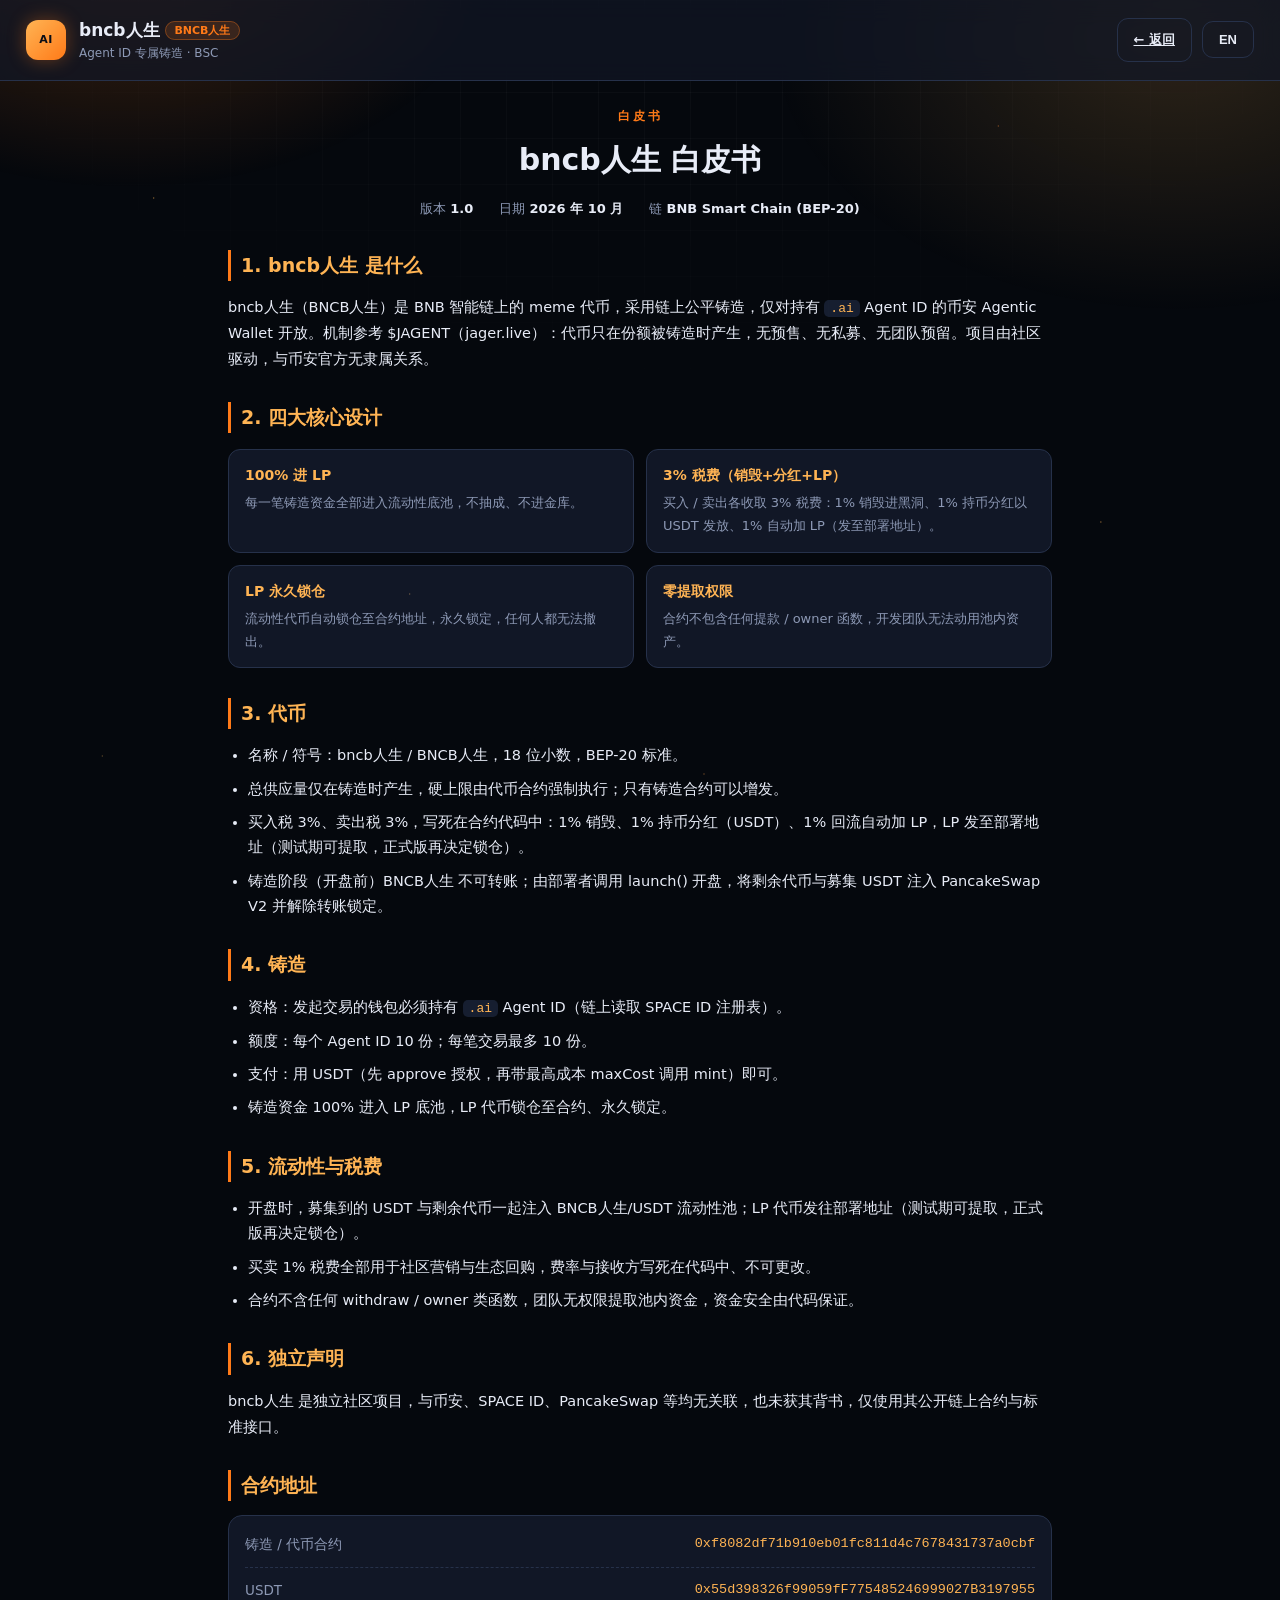
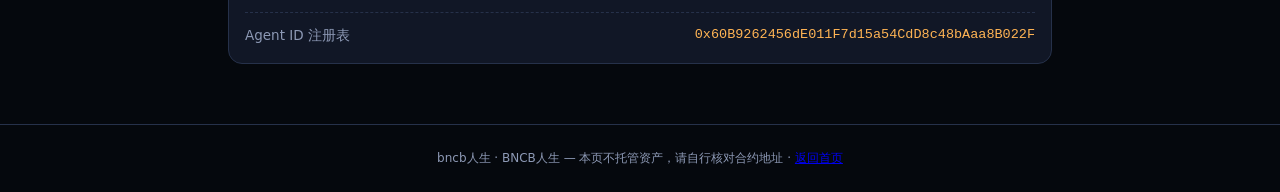
==== whitepaper.html @ ead25677 "Add files via upload" ====
<!doctype html>
<html lang="zh-CN">
<head>
<meta charset="utf-8">
<meta name="viewport" content="width=device-width,initial-scale=1">
<title>bncb人生 · BNCB人生 白皮书</title>
<meta name="description" content="bncb人生 (BNCB人生) 白皮书：面向持有 .ai Agent ID 的币安 Agentic Wallet 的公平铸造，100% 进入 LP、LP 永久锁仓至合约、合约无提取权限。">
<link rel="stylesheet" href="style.css">
<style>
  .wp-wrap { max-width: 860px; margin: 0 auto; padding: 26px 18px 60px; }
  .wp-head { text-align: center; margin-bottom: 30px; }
  .wp-head .eyebrow { letter-spacing: 3px; color: var(--gold); font-size: 12px; font-weight: 700; }
  .wp-head h1 { font-size: 30px; margin: 8px 0 14px; }
  .wp-meta { display: flex; gap: 26px; justify-content: center; flex-wrap: wrap; color: var(--muted); font-size: 13px; }
  .wp-meta b { color: var(--text); }
  .paper h3 { margin: 30px 0 10px; font-size: 19px; color: var(--gold-2); border-left: 3px solid var(--gold); padding-left: 10px; }
  .paper p, .paper li { color: var(--text); line-height: 1.75; font-size: 14.5px; }
  .paper ul { padding-left: 20px; }
  .paper li { margin-bottom: 8px; }
  .paper code { background: var(--panel-2); padding: 1px 6px; border-radius: 5px; color: var(--gold-2); font-size: 13px; }
  .panel { background: var(--panel); border: 1px solid var(--line); border-radius: 14px; padding: 6px 16px; margin-top: 14px; }
  .panel .row { display: flex; justify-content: space-between; gap: 16px; padding: 11px 0; border-bottom: 1px dashed var(--line); font-size: 13.5px; }
  .panel .row:last-child { border-bottom: none; }
  .panel .row span:first-child { color: var(--muted); }
  .mono { font-family: ui-monospace, SFMono-Regular, Menlo, monospace; }
  .panel a { color: var(--gold-2); text-decoration: none; word-break: break-all; }
  .panel a:hover { text-decoration: underline; }
  .pillars { display: grid; grid-template-columns: repeat(2, 1fr); gap: 12px; margin: 16px 0; }
  .pillar { background: var(--panel); border: 1px solid var(--line); border-radius: 12px; padding: 14px 16px; }
  .pillar b { color: var(--gold-2); display: block; margin-bottom: 4px; }
  .pillar span { color: var(--muted); font-size: 13px; }
  @media (max-width: 600px) { .pillars { grid-template-columns: 1fr; } }
  body.lang-zh .en { display: none; }
  body.lang-en .zh { display: none; }
</style>
</head>
<body class="lang-zh">
<div class="glow"></div>

<header class="topbar">
  <div class="brand">
    <div class="logo">AI</div>
    <div>
      <h1>bncb人生 <span class="tag">BNCB人生</span></h1>
      <p>Agent ID 专属铸造 · BSC</p>
    </div>
  </div>
  <div class="topbar-actions">
    <a class="btn btn-ghost" href="index.html">← <span class="zh">返回</span><span class="en">Back</span></a>
    <button id="langBtn" class="btn btn-ghost">EN</button>
  </div>
</header>

<div class="wp-wrap">
  <div class="wp-head">
    <div class="eyebrow"><span class="zh">白皮书</span><span class="en">WHITEPAPER</span></div>
    <h1><span class="zh">bncb人生 白皮书</span><span class="en">bncb人生 Whitepaper</span></h1>
    <div class="wp-meta">
      <div><span class="zh">版本</span><span class="en">Version</span> <b>1.0</b></div>
      <div><span class="zh">日期</span><span class="en">Date</span> <b><span class="zh">2026 年 10 月</span><span class="en">October 2026</span></b></div>
      <div><span class="zh">链</span><span class="en">Chain</span> <b>BNB Smart Chain (BEP-20)</b></div>
    </div>
  </div>

  <div class="paper">
    <div class="zh">
      <h3>1. bncb人生 是什么</h3>
      <p>bncb人生（BNCB人生）是 BNB 智能链上的 meme 代币，采用链上公平铸造，仅对持有 <code>.ai</code> Agent ID 的币安 Agentic Wallet 开放。机制参考 $JAGENT（jager.live）：代币只在份额被铸造时产生，无预售、无私募、无团队预留。项目由社区驱动，与币安官方无隶属关系。</p>

      <h3>2. 四大核心设计</h3>
      <div class="pillars">
        <div class="pillar"><b>100% 进 LP</b><span>每一笔铸造资金全部进入流动性底池，不抽成、不进金库。</span></div>
        <div class="pillar"><b>3% 税费（销毁+分红+LP）</b><span>买入 / 卖出各收取 3% 税费：1% 销毁进黑洞、1% 持币分红以 USDT 发放、1% 自动加 LP（发至部署地址）。</span></div>
        <div class="pillar"><b>LP 永久锁仓</b><span>流动性代币自动锁仓至合约地址，永久锁定，任何人都无法撤出。</span></div>
        <div class="pillar"><b>零提取权限</b><span>合约不包含任何提款 / owner 函数，开发团队无法动用池内资产。</span></div>
      </div>

      <h3>3. 代币</h3>
      <ul>
        <li>名称 / 符号：bncb人生 / BNCB人生，18 位小数，BEP-20 标准。</li>
        <li>总供应量仅在铸造时产生，硬上限由代币合约强制执行；只有铸造合约可以增发。</li>
        <li>买入税 3%、卖出税 3%，写死在合约代码中：1% 销毁、1% 持币分红（USDT）、1% 回流自动加 LP，LP 发至部署地址（测试期可提取，正式版再决定锁仓）。</li>
        <li>铸造阶段（开盘前）BNCB人生 不可转账；由部署者调用 launch() 开盘，将剩余代币与募集 USDT 注入 PancakeSwap V2 并解除转账锁定。</li>
      </ul>

      <h3>4. 铸造</h3>
      <ul>
        <li>资格：发起交易的钱包必须持有 <code>.ai</code> Agent ID（链上读取 SPACE ID 注册表）。</li>
        <li>额度：每个 Agent ID 10 份；每笔交易最多 10 份。</li>
        <li>支付：用 USDT（先 approve 授权，再带最高成本 maxCost 调用 mint）即可。</li>
        <li>铸造资金 100% 进入 LP 底池，LP 代币锁仓至合约、永久锁定。</li>
      </ul>

      <h3>5. 流动性与税费</h3>
      <ul>
        <li>开盘时，募集到的 USDT 与剩余代币一起注入 BNCB人生/USDT 流动性池；LP 代币发往部署地址（测试期可提取，正式版再决定锁仓）。</li>
        <li>买卖 1% 税费全部用于社区营销与生态回购，费率与接收方写死在代码中、不可更改。</li>
        <li>合约不含任何 withdraw / owner 类函数，团队无权限提取池内资金，资金安全由代码保证。</li>
      </ul>

      <h3>6. 独立声明</h3>
      <p>bncb人生 是独立社区项目，与币安、SPACE ID、PancakeSwap 等均无关联，也未获其背书，仅使用其公开链上合约与标准接口。</p>
    </div>

    <div class="en">
      <h3>1. What bncb人生 is</h3>
      <p>bncb人生 (BNCB人生) is a meme token on BNB Smart Chain with a fair, on-chain mint reserved for Binance Agentic Wallets holding a <code>.ai</code> Agent ID. It follows the $JAGENT (jager.live) mint mechanism: supply only comes into existence when shares are minted — no presale, no private round, no team allocation. A community-driven project, independent of Binance.</p>

      <h3>2. Four Core Principles</h3>
      <div class="pillars">
        <div class="pillar"><b>100% to LP</b><span>Every mint goes entirely into the liquidity pool — no skim, no treasury cut.</span></div>
        <div class="pillar"><b>3% tax (burn + dividend + LP)</b><span>A 3% buy/sell tax: 1% burn, 1% USDT holder dividend, 1% auto-LP sent to the deployer address.</span></div>
        <div class="pillar"><b>LP locked forever</b><span>Liquidity tokens are auto-locked into the contract, permanently — nobody can remove them.</span></div>
        <div class="pillar"><b>Zero withdrawal power</b><span>The contract has no withdraw / owner functions; the team cannot touch pooled funds.</span></div>
      </div>

      <h3>3. Token</h3>
      <ul>
        <li>Name / symbol: bncb人生 / BNCB人生, 18 decimals, BEP-20.</li>
        <li>Supply is created only by minting; the hard cap is enforced by the token contract. Only the mint contract can issue tokens.</li>
        <li>Buy tax 3% and sell tax 3%, fixed in code: 1% burn, 1% USDT holder dividend, 1% auto-LP to the deployer address (withdrawable during testing).</li>
        <li>BNCB人生 cannot be transferred before the pool opens; the pool opens automatically and the transfer lock is lifted in the same transaction at the agreed mint milestone.</li>
      </ul>

      <h3>4. Minting</h3>
      <ul>
        <li>Eligibility: the sending wallet must hold a <code>.ai</code> Agent ID (read on-chain from the SPACE ID registry).</li>
        <li>Quota: 10 shares per Agent ID; max 10 shares per transaction.</li>
        <li>Pay with USDT (approve, then mint with a maximum cost maxCost).</li>
        <li>100% of every mint goes into the LP pool; LP tokens are locked into the contract forever.</li>
      </ul>

      <h3>5. Liquidity &amp; Tax</h3>
      <ul>
        <li>At launch, the raised USDT and remaining tokens are added to the BNCB人生/USDT pool; LP tokens go to the deployer address (withdrawable during testing).</li>
        <li>The 3% buy/sell tax (1% burn + 1% dividend + 1% LP) is fixed in code and cannot be changed; the LP recipient is the deployer address.</li>
        <li>The contract contains no withdraw / owner functions, so the team has no authority to extract pooled funds — safety is guaranteed by code.</li>
      </ul>

      <h3>6. Independence</h3>
      <p>bncb人生 is an independent community project. It is not affiliated with, endorsed by, or operated by Binance, SPACE ID, PancakeSwap, or any other party; it only uses their public on-chain contracts and standard interfaces.</p>
    </div>

    <h3><span class="zh">合约地址</span><span class="en">Contracts</span></h3>
    <div class="panel" id="addrBox">
      <div class="row"><span><span class="zh">铸造 / 代币合约</span><span class="en">Mint &amp; Token</span></span><span class="mono"><a href="https://bscscan.com/address/0xf8082df71b910eb01fc811d4c7678431737a0cbf" target="_blank" rel="noopener">0xf8082df71b910eb01fc811d4c7678431737a0cbf</a></span></div>
      <div class="row"><span>USDT</span><span class="mono"><a href="https://bscscan.com/address/0x55d398326f99059fF775485246999027B3197955" target="_blank" rel="noopener">0x55d398326f99059fF775485246999027B3197955</a></span></div>
      <div class="row"><span><span class="zh">Agent ID 注册表</span><span class="en">Agent ID registry</span></span><span class="mono"><a href="https://bscscan.com/address/0x60B9262456dE011F7d15a54CdD8c48bAaa8B022F" target="_blank" rel="noopener">0x60B9262456dE011F7d15a54CdD8c48bAaa8B022F</a></span></div>
    </div>
  </div>
</div>

<footer data-i18n="footer">bncb人生 · BNCB人生 — 本页不托管资产，请自行核对合约地址 · <a href="index.html">返回首页</a></footer>

<script>
(function () {
  var btn = document.getElementById("langBtn");
  function set(l) {
    document.body.className = "lang-" + l;
    document.documentElement.lang = l === "zh" ? "zh-CN" : "en";
    btn.textContent = l === "zh" ? "EN" : "中文";
    try { localStorage.setItem("agt-lang", l); } catch (e) {}
  }
  var q = new URLSearchParams(location.search).get("lang");
  var saved = q === "zh" || q === "en" ? q : (localStorage.getItem("agt-lang") || "zh");
  btn.onclick = function () { set(document.body.className === "lang-zh" ? "en" : "zh"); };
  set(saved);
})();
</script>
</body>
</html>
---- style.css ----
:root {
  --bg: #05080d;
  --panel: #111726;
  --panel-2: #161e30;
  --line: #26314a;
  --text: #e8ecf7;
  --muted: #8d99b5;
  /* 主题色：币安金 */
  --gold: #ff7a18;
  --gold-2: #ffb454;
  --violet: var(--gold); /* 旧变量名别名，保持兼容 */
  --cyan: var(--gold-2);
  --ok: #21c07a;
  --danger: #ff6b6b;
}

* { box-sizing: border-box; }

body {
  margin: 0;
  background: var(--bg);
  color: var(--text);
  font: 14px/1.65 "Bricolage Grotesque", "PingFang SC", "Microsoft YaHei", -apple-system, system-ui, sans-serif;
}

.glow {
  position: fixed; inset: 0; pointer-events: none; z-index: 0;
  background:
    radial-gradient(620px 420px at 10% -8%, rgba(255,122,24,.26), transparent 62%),
    radial-gradient(680px 460px at 92% 4%, rgba(255,180,84,.16), transparent 60%);
}

.topbar, .hero, main, footer { position: relative; z-index: 1; }

.topbar {
  display: flex; align-items: center; justify-content: space-between;
  padding: 16px 26px; border-bottom: 1px solid var(--line);
  background: rgba(17,23,38,.72); backdrop-filter: blur(12px);
}

.brand { display: flex; align-items: center; gap: 13px; }
.topbar-actions { display: flex; align-items: center; gap: 10px; }

.logo {
  width: 40px; height: 40px; border-radius: 12px; display: grid; place-items: center;
  font-weight: 800; color: #0a0d16;
  background: linear-gradient(135deg, var(--cyan), var(--violet));
}

.topbar h1 { margin: 0; font-size: 17px; font-weight: 700; }
.topbar p { margin: 0; font-size: 12px; color: var(--muted); }

.tag {
  font-size: 11px; padding: 2px 8px; border-radius: 20px; vertical-align: middle;
  background: rgba(255,122,24,.15); color: var(--gold); border: 1px solid rgba(255,122,24,.35);
}

.hero { text-align: center; padding: 54px 24px 26px; }
.hero h2 { margin: 0 0 16px; font-size: 44px; font-weight: 800; letter-spacing: .5px; }
.hero em {
  font-style: normal;
  background: linear-gradient(135deg, var(--cyan), var(--violet));
  -webkit-background-clip: text; background-clip: text; color: transparent;
}
.hero p { margin: 0; color: var(--muted); font-size: 14px; }
.hero b { color: var(--text); }

main { max-width: 1120px; margin: 0 auto; padding: 10px 24px 60px; }

/* Mint 进度卡片 */
.prog-head { display: flex; align-items: center; justify-content: space-between; gap: 12px; margin-bottom: 12px; }
.prog-head h3 { margin: 0 !important; }
.prog .status {
  font-size: 11.5px; padding: 3px 10px; border-radius: 20px; white-space: nowrap;
  background: rgba(255,122,24,.12); color: var(--gold); border: 1px solid rgba(255,122,24,.35);
}
.prog .status.live { background: rgba(33,192,122,.12); color: var(--ok); border-color: rgba(33,192,122,.4); }
.prog .status.launched { background: rgba(33,192,122,.12); color: var(--ok); border-color: rgba(33,192,122,.4); }
.prog .status.ended { background: rgba(255,107,107,.12); color: var(--danger); border-color: rgba(255,107,107,.4); }

.bar { height: 10px; border-radius: 20px; background: #0b101c; border: 1px solid var(--line); overflow: hidden; }
.bar i {
  display: block; height: 100%; width: 0;
  background: linear-gradient(90deg, var(--gold), var(--gold-2));
  border-radius: 20px; transition: width .5s ease;
}
.prog-line { display: flex; align-items: baseline; justify-content: space-between; margin-top: 8px; font-size: 12px; color: var(--muted); }
.prog-line b { font-size: 18px; color: var(--gold); font-weight: 800; }

.prog-stats { list-style: none; display: grid; grid-template-columns: repeat(4, 1fr); gap: 10px; margin: 14px 0 0; padding: 0; }
@media (max-width: 700px) { .prog-stats { grid-template-columns: repeat(2, 1fr); } }
.prog-stats li { background: #0b101c; border: 1px solid var(--line); border-radius: 10px; padding: 9px 11px; }
.prog-stats span { display: block; font-size: 11px; color: var(--muted); margin-bottom: 3px; }
.prog-stats b { font-size: 13px; color: var(--text); word-break: break-all; }

/* AI 钱包入口卡片 */
.card-ai { border-color: rgba(255,122,24,.35); background: linear-gradient(180deg, rgba(255,122,24,.07), transparent 60%); }
.card-ai h3 { color: var(--gold); }
.card-ai code { background: #0b101c; border: 1px solid var(--line); border-radius: 5px; padding: 1px 5px; font-size: 11.5px; }

/* 铸造结果 / 错误提示 */
#wtx .err { color: var(--danger) !important; font-weight: 600; }
#wtx a { color: var(--gold); }

.hidden { display: none !important; }
.btn-lg { width: 100%; padding: 12px 16px; font-size: 15px; font-weight: 700; letter-spacing: .2px; }
.btn-xs { padding: 3px 8px; font-size: 11px; margin-left: 6px; }

/* 代理钱包弹层（对齐 jager 的 Agent Wallet） */
.aw-head { display: flex; align-items: center; gap: 10px; margin-bottom: 6px; }
.aw-head h3 { flex: 1; text-align: left; margin: 0 !important; }
.aw-badge {
  font-size: 11px; padding: 3px 10px; border-radius: 999px;
  border: 1px solid var(--gold); color: var(--gold); white-space: nowrap;
}
.aw-x { background: none; border: none; color: var(--muted); font-size: 18px; cursor: pointer; padding: 2px 6px; }
.aw-qrwrap {
  margin: 12px 0; padding: 16px 12px; text-align: center;
  border: 1px solid var(--line); border-radius: 12px;
  background: rgba(255, 255, 255, .02);
}
.aw-pair-label { font-size: 10.5px; letter-spacing: .14em; text-transform: uppercase; color: var(--muted); margin-top: 10px; }
.aw-pair { font-size: 24px; font-weight: 800; letter-spacing: .18em; color: var(--gold); font-family: ui-monospace, monospace; }
.aw-link { display: block; color: var(--gold); text-decoration: underline; font-size: 13px; margin: 10px 0 4px; }
.aw-wait { font-size: 12px; color: var(--muted); min-height: 16px; }
.aw-center { text-align: center; }
.aw-cancel {
  width: 100%; margin-top: 10px; padding: 9px; background: none;
  border: none; border-top: 1px solid var(--line); color: var(--text);
  font-size: 13px; cursor: pointer;
}
.aw-regular {
  width: 100%; padding: 9px; background: none; border: none;
  color: var(--gold); text-decoration: underline; font-size: 13px; cursor: pointer;
}
.aw-badge.ok { color: #35c07f; border-color: #35c07f; }

/* 环境诊断 / 状态栏 */
#connMsg {
  padding: 10px 12px; border: 1px solid var(--line); border-radius: 10px;
  background: rgba(255, 255, 255, .02); line-height: 1.7;
}
#connMsg:empty { display: none; }
#connMsg a { color: var(--gold); text-decoration: underline; }
.diag {
  margin: 8px 0; padding: 10px 12px; font-size: 11.5px; line-height: 1.6;
  white-space: pre-wrap; word-break: break-all;
  background: rgba(0, 0, 0, .35); border: 1px solid var(--line); border-radius: 8px;
  color: var(--muted); font-family: ui-monospace, monospace; max-height: 260px; overflow: auto;
}

/* WalletConnect 扫码弹层 */
.modal {
  position: fixed; inset: 0; z-index: 999;
  background: rgba(5, 8, 14, .82); backdrop-filter: blur(3px);
  display: flex; align-items: center; justify-content: center; padding: 20px;
}
.modal.hidden { display: none; }
.modal-box {
  width: 100%; max-width: 340px; padding: 22px;
  background: var(--card); border: 1px solid var(--line); border-radius: 16px; text-align: center;
}
.modal-box h3 { margin: 0 0 14px !important; }
.qr { width: 240px; height: 240px; margin: 0 auto 12px; padding: 10px; background: #fff; border-radius: 12px; }
.qr svg { display: block; }
.modal-box .hint { font-size: 11.5px; }

.grid { display: grid; grid-template-columns: 1fr 1fr; gap: 16px; }
@media (max-width: 900px) { .grid { grid-template-columns: 1fr; } }

.card {
  background: linear-gradient(180deg, var(--panel), var(--panel-2));
  border: 1px solid var(--line); border-radius: 16px; padding: 20px; margin-bottom: 16px;
}
.card h3 {
  margin: 0 0 16px; font-size: 14px; font-weight: 700; letter-spacing: .5px;
  color: var(--cyan); display: flex; align-items: center; justify-content: space-between;
}
.card-accent { border-color: rgba(255,122,24,.4); }
.card-accent h3 { color: var(--violet); }
.card-warn h3 { color: var(--gold); }

.field { margin-bottom: 12px; }
.field label { display: block; font-size: 12px; color: var(--muted); margin-bottom: 6px; }
.field-row { display: flex; gap: 12px; }
.field-row .field { flex: 1; }

/* 铸造份数：点选按钮组 */
.count-seg { display: flex; flex-wrap: wrap; gap: 8px; }
.count-seg button {
  min-width: 40px; padding: 9px 12px; cursor: pointer; font: inherit; font-weight: 600;
  border: 1px solid #2a3142; background: #0e1422; color: #cdd6e6; border-radius: 10px; transition: .15s;
}
.count-seg button:hover { border-color: #ff9a40; }
.count-seg button.active { background: #ff9a40; color: #1a1407; border-color: #ff9a40; }

/* 合约安全检测 */
.sec-head { display: flex; align-items: center; justify-content: space-between; gap: 12px; margin-bottom: 14px; }
.sec-head h3 { margin: 0; }
.sec-top { display: flex; gap: 22px; align-items: center; flex-wrap: wrap; }
.sec-score { display: flex; flex-direction: column; align-items: center; gap: 6px; min-width: 120px; }
.sec-ring {
  width: 96px; height: 96px; border-radius: 50%;
  background: conic-gradient(#ff9a40 0 40%, #2a3142 40% 100%);
  display: flex; align-items: center; justify-content: center;
}
.sec-ring b {
  width: 74px; height: 74px; border-radius: 50%; background: #0e1422;
  display: flex; align-items: center; justify-content: center;
  font-size: 28px; color: #ff9a40;
}
.sec-score span { font-weight: 600; color: #cdd6e6; }
.sec-score small { color: #8b96ab; }
.sec-rows { flex: 1; min-width: 240px; display: flex; flex-direction: column; gap: 8px; }
.sec-rows > div {
  display: flex; justify-content: space-between; gap: 12px;
  padding: 9px 12px; background: #0e1422; border: 1px solid #1c2333; border-radius: 10px;
}
.sec-rows span { color: #8b96ab; white-space: nowrap; }
.sec-rows b { color: #e8edf7; text-align: right; font-weight: 600; }
.sec-rows a { color: #ff9a40; }
.sec-sub { margin: 16px 0 8px; font-size: 15px; color: #ff9a40; }
.sec-summary { margin: 0; color: #cdd6e6; line-height: 1.7; }
.sec-tax { margin: 0; padding-left: 18px; color: #cdd6e6; line-height: 1.9; }

input, select, textarea {
  width: 100%; padding: 11px 13px; border-radius: 11px;
  background: #0b101c; border: 1px solid var(--line); color: var(--text);
  font-size: 13px; outline: none; transition: border-color .15s;
}
input:focus, select:focus, textarea:focus { border-color: var(--violet); }
textarea { resize: vertical; font-family: ui-monospace, Consolas, monospace; font-size: 12px; line-height: 1.7; }

.hint { display: block; margin-top: 6px; font-size: 11px; color: var(--muted); }

.adv { margin: 6px 0 14px; border: 1px dashed var(--line); border-radius: 10px; padding: 10px 12px; }
.adv summary { cursor: pointer; font-size: 12px; color: var(--muted); }
.adv .field:last-child { margin-bottom: 0; }

.btn {
  padding: 10px 16px; border-radius: 11px; border: 1px solid var(--line);
  background: #1b2338; color: var(--text); cursor: pointer; font-size: 13px; font-weight: 600;
  transition: filter .15s, transform .1s;
}
.btn:hover { filter: brightness(1.15); }
.btn:active { transform: translateY(1px); }
.btn-primary {
  background: linear-gradient(135deg, var(--violet), var(--cyan));
  color: #080b14; border-color: transparent;
}
.btn-ghost { background: transparent; }
.btn-mini { padding: 4px 10px; font-size: 11px; font-weight: 500; }
.btn-row { display: flex; gap: 10px; }
.btn-row .btn { flex: 1; }

.elig { margin-top: 14px; display: none; }
.elig.show { display: block; }
.elig .row {
  display: flex; align-items: center; gap: 10px; padding: 9px 12px; margin-bottom: 8px;
  border: 1px solid var(--line); border-radius: 10px; background: #0b101c; font-size: 13px;
}
.elig .row i { font-style: normal; font-size: 14px; width: 18px; text-align: center; }
.elig .row.ok { border-color: rgba(33,192,122,.4); }
.elig .row.ok i { color: var(--ok); }
.elig .row.bad { border-color: rgba(255,107,107,.45); }
.elig .row.bad i { color: var(--danger); }
.elig .row span { color: var(--muted); margin-left: auto; font-size: 12px; }

.steps { display: grid; grid-template-columns: repeat(3, 1fr); gap: 14px; }
@media (max-width: 860px) { .steps { grid-template-columns: 1fr; } }
.step {
  background: #0b101c; border: 1px solid var(--line); border-radius: 14px; padding: 18px;
}
.step .num {
  font-size: 26px; font-weight: 800; line-height: 1;
  background: linear-gradient(135deg, var(--cyan), var(--violet));
  -webkit-background-clip: text; background-clip: text; color: transparent;
}
.step h4 { margin: 10px 0 8px; font-size: 14px; }
.step p { margin: 0 0 6px; font-size: 12.5px; color: var(--muted); }
.step ul { margin: 6px 0 0; padding-left: 18px; font-size: 12.5px; color: var(--muted); }
.step .path {
  margin-top: 10px; font-size: 12px; color: var(--cyan);
  background: rgba(255,122,24,.08); border: 1px solid rgba(255,122,24,.3);
  border-radius: 8px; padding: 7px 10px;
}
.step .price { color: var(--gold); font-weight: 600; }

/* 邀请链接条 */
.invite {
  display: flex; align-items: center; gap: 12px; flex-wrap: wrap;
  background: #0b101c; border: 1px solid rgba(255,122,24,.35); border-radius: 12px;
  padding: 13px 15px; margin-bottom: 16px;
}
.invite-txt { flex: 1; min-width: 220px; }
.invite-txt b { display: block; font-size: 13px; }
.invite-txt span { font-size: 12px; color: var(--cyan); word-break: break-all; }
.invite .btn { flex: none; text-decoration: none; }

/* 四列步骤 */
.steps-4 { grid-template-columns: repeat(4, 1fr); }
@media (max-width: 1000px) { .steps-4 { grid-template-columns: repeat(2, 1fr); } }
@media (max-width: 620px) { .steps-4 { grid-template-columns: 1fr; } }

/* 社区入口 */
.promo { display: grid; grid-template-columns: repeat(4, 1fr); gap: 12px; }
@media (max-width: 900px) { .promo { grid-template-columns: repeat(2, 1fr); } }
@media (max-width: 520px) { .promo { grid-template-columns: 1fr; } }

.promo a {
  display: flex; align-items: center; gap: 11px; text-decoration: none; color: var(--text);
  background: #0b101c; border: 1px solid var(--line); border-radius: 13px; padding: 14px;
  transition: border-color .15s, transform .1s;
}
.promo a:hover { border-color: var(--violet); }
.promo a:active { transform: translateY(1px); }
.promo b { display: block; font-size: 13px; }
.promo span { display: block; font-size: 11.5px; color: var(--muted); }

.ic {
  flex: none; width: 34px; height: 34px; border-radius: 10px; display: grid; place-items: center;
  font-style: normal; font-size: 12px; font-weight: 800; color: #0a0d16;
}
.ic-ai { background: linear-gradient(135deg, var(--cyan), var(--violet)); }
.ic-tg { background: linear-gradient(135deg, #2aabee, #229ed9); }
.ic-x { background: linear-gradient(135deg, #f2f4f8, #9aa6b8); }
.ic-db { background: linear-gradient(135deg, #ffb347, #ff7a45); }

.notes { margin: 0; padding-left: 18px; font-size: 12.5px; color: var(--muted); }
.notes li { margin-bottom: 6px; }
.notes b { color: var(--text); }

footer { text-align: center; padding: 24px; font-size: 12px; color: var(--muted); border-top: 1px solid var(--line); }

#toast {
  position: fixed; left: 50%; bottom: 26px; transform: translate(-50%, 18px);
  background: #1b2338; border: 1px solid var(--line); border-radius: 12px;
  padding: 11px 18px; font-size: 13px; opacity: 0; pointer-events: none;
  transition: opacity .2s, transform .2s; z-index: 99; max-width: 84vw;
}
#toast.show { opacity: 1; transform: translate(-50%, 0); }
#toast.err { border-color: var(--danger); }
#toast.ok { border-color: var(--ok); }

/* 顶部滚动信息条 */
.ticker {
  position: relative;
  overflow: hidden;
  white-space: nowrap;
  background: linear-gradient(90deg, #120c06, #241405 50%, #120c06);
  border-bottom: 1px solid rgba(255,122,24,.45);
  box-shadow: 0 2px 16px rgba(255,122,24,.16);
}
/* 左右两侧渐隐遮罩，滚动更顺滑 */
.ticker::before, .ticker::after {
  content: ""; position: absolute; top: 0; bottom: 0; width: 56px; z-index: 2; pointer-events: none;
}
.ticker::before { left: 0; background: linear-gradient(90deg, #160d05, rgba(22, 13, 5, 0)); }
.ticker::after { right: 0; background: linear-gradient(270deg, #160d05, rgba(22, 13, 5, 0)); }

.ticker-track {
  display: inline-flex;
  width: max-content;
  animation: ticker-scroll 28s linear infinite;
}
.ticker-track:hover { animation-play-state: paused; }
.ticker-track span {
  display: inline-block;
  padding: 9px 0;
  font-size: 13.5px;
  font-weight: 600;
  letter-spacing: 0.4px;
  color: var(--gold-2);
  text-shadow: 0 0 10px rgba(255,122,24,.28);
}
.ticker-track span::before {
  content: "◆"; color: var(--gold); font-size: 9px; vertical-align: middle;
  margin: 0 18px;
}
@keyframes ticker-scroll {
  from { transform: translateX(0); }
  to { transform: translateX(-50%); }
}
@media (max-width: 560px) {
  .ticker-track span { font-size: 12px; }
  .ticker::before, .ticker::after { width: 36px; }
}

/* ===== 视觉增强：网格背景 / Hero 徽标 / 卡片悬浮 / 发光 ===== */

/* 顶部网格纹理（渐隐） */
body::before {
  content: ""; position: fixed; inset: 0; z-index: 0; pointer-events: none;
  background-image:
    linear-gradient(rgba(255,255,255,.035) 1px, transparent 1px),
    linear-gradient(90deg, rgba(255,255,255,.035) 1px, transparent 1px);
  background-size: 46px 46px;
  -webkit-mask-image: radial-gradient(ellipse 80% 60% at 50% 0%, #000 0%, transparent 75%);
          mask-image: radial-gradient(ellipse 80% 60% at 50% 0%, #000 0%, transparent 75%);
}

/* 顶部 Logo 容纳 BNCB */
.logo {
  font-size: 11px; letter-spacing: .4px; white-space: nowrap;
  box-shadow: 0 0 18px rgba(255,122,24,.35);
}
/* 符号较长时缩小字号，避免撑出圆形徽标 */
.logo.logo-sm, .hero-badge-text.logo-sm { font-size: 9px; letter-spacing: 0; }

/* Hero 视觉徽标 */
.hero-badge { position: relative; width: 96px; height: 96px; margin: 0 auto 22px; animation: orb-float 5s ease-in-out infinite; }
.hero-orb {
  position: absolute; inset: 0; border-radius: 50%;
  background: radial-gradient(circle at 32% 28%, #ffd79a, #ff7a18 46%, #b8430a 100%);
  box-shadow: 0 0 0 7px rgba(255,122,24,.12), 0 0 46px rgba(255,122,24,.5);
  animation: orb-pulse 3.4s ease-in-out infinite;
}
.hero-orb::before {
  content: ""; position: absolute; inset: -9px; border-radius: 50%;
  border: 1px solid rgba(255,180,84,.4);
  animation: orb-spin 11s linear infinite;
}
.hero-badge-text {
  position: absolute; inset: 0; display: grid; place-items: center;
  font-weight: 800; font-size: 19px; color: #1c1205; letter-spacing: .5px;
  text-shadow: 0 1px 0 rgba(255,255,255,.35);
}
@keyframes orb-pulse { 0%,100%{ transform: scale(1); } 50%{ transform: scale(1.06); } }
@keyframes orb-spin { to { transform: rotate(360deg); } }
@keyframes orb-float { 0%,100%{ transform: translateY(0); } 50%{ transform: translateY(-7px); } }

/* 卡片悬浮光晕 */
.card { transition: transform .22s ease, border-color .22s ease, box-shadow .22s ease; }
.card:hover { transform: translateY(-4px); border-color: rgba(255,122,24,.45); box-shadow: 0 16px 46px rgba(0,0,0,.42); }

/* 进度条发光 */
.bar i { box-shadow: 0 0 12px rgba(255,122,24,.6); }

/* 主行动按钮发光 */
.btn-primary { box-shadow: 0 6px 22px rgba(255,122,24,.28); }
.btn-primary:hover { box-shadow: 0 8px 28px rgba(255,122,24,.45); }

/* 步骤卡顶端色条 */
.step { position: relative; overflow: hidden; }
.step::before {
  content: ""; position: absolute; top: 0; left: 0; right: 0; height: 3px;
  background: linear-gradient(90deg, var(--cyan), var(--violet));
}

/* Hero 副标题更亮 */
.hero p { color: #aeb8ce; font-size: 14.5px; }

/* 移动端微调 */
@media (max-width: 560px) {
  .hero h2 { font-size: 32px; }
}

/* ===== 内容元素：徽章 / CTA / 代币机制 / FAQ / 光点 ===== */

html { scroll-behavior: smooth; }

/* 背景闪烁光点 */
body::after {
  content: ""; position: fixed; inset: 0; z-index: 0; pointer-events: none;
  background-image:
    radial-gradient(2px 2px at 12% 22%, rgba(255,180,84,.55), transparent 60%),
    radial-gradient(2px 2px at 78% 14%, rgba(255,140,50,.45), transparent 60%),
    radial-gradient(2px 2px at 32% 66%, rgba(255,200,120,.4), transparent 60%),
    radial-gradient(2px 2px at 86% 58%, rgba(255,180,84,.5), transparent 60%),
    radial-gradient(2px 2px at 55% 86%, rgba(255,160,70,.4), transparent 60%),
    radial-gradient(2px 2px at 8% 84%, rgba(255,190,90,.35), transparent 60%);
  animation: twinkle 5s ease-in-out infinite alternate;
}
@keyframes twinkle { from { opacity: .45; } to { opacity: 1; } }

/* 吉祥物图（盖在光球上，加载失败自动回退为 BNCB 文字球） */
.hero-mascot {
  position: absolute; inset: 0; width: 100%; height: 100%;
  border-radius: 50%; object-fit: cover; z-index: 2;
}

/* Hero 徽章行 */
.hero-badges { display: flex; flex-wrap: wrap; gap: 10px; justify-content: center; margin: 20px 0 4px; }
.hbadge {
  font-size: 12.5px; font-weight: 600; padding: 7px 14px; border-radius: 999px;
  color: #ffd9b0; background: rgba(255,122,24,.08); border: 1px solid rgba(255,122,24,.28);
}

/* Hero CTA */
.hero-cta { display: flex; gap: 12px; justify-content: center; margin-top: 18px; flex-wrap: wrap; }
.hero-cta .btn { min-width: 150px; text-decoration: none; padding: 12px 22px; font-size: 14.5px; }

/* 代币机制 */
.tok-row { display: flex; align-items: center; gap: 12px; padding: 9px 0; }
.tok-row i {
  font-style: normal; width: 34px; height: 34px; flex: none; display: grid; place-items: center;
  border-radius: 10px; background: rgba(255,122,24,.1); border: 1px solid rgba(255,122,24,.3); font-size: 16px;
}
.tok-row span { flex: 1; min-width: 150px; font-size: 13px; color: #cdd6e6; }
.tok-bar { flex: 2; min-width: 90px; height: 8px; border-radius: 99px; background: #0b101c; border: 1px solid var(--line); overflow: hidden; }
.tok-bar i { display: block; height: 100%; background: linear-gradient(90deg, var(--gold), var(--gold-2)); border-radius: 99px; box-shadow: 0 0 10px rgba(255,122,24,.55); }
.tok-row b { color: var(--gold); font-weight: 800; min-width: 34px; text-align: right; }

/* FAQ 手风琴 */
.faq details { border: 1px solid var(--line); border-radius: 12px; background: #0b101c; margin-bottom: 10px; overflow: hidden; transition: border-color .2s; }
.faq summary { cursor: pointer; padding: 12px 14px; font-size: 13.5px; font-weight: 600; color: var(--text); list-style: none; position: relative; }
.faq summary::-webkit-details-marker { display: none; }
.faq summary::after { content: "+"; position: absolute; right: 14px; top: 50%; transform: translateY(-50%); color: var(--gold); font-size: 17px; transition: .2s; }
.faq details[open] summary::after { content: "–"; }
.faq details p { margin: 0; padding: 0 14px 12px; font-size: 12.5px; color: var(--muted); line-height: 1.7; }
.faq details[open] { border-color: rgba(255,122,24,.35); }

@media (max-width: 560px) {
  .hero-cta .btn { min-width: 130px; }
  .tok-bar { min-width: 60px; }
}
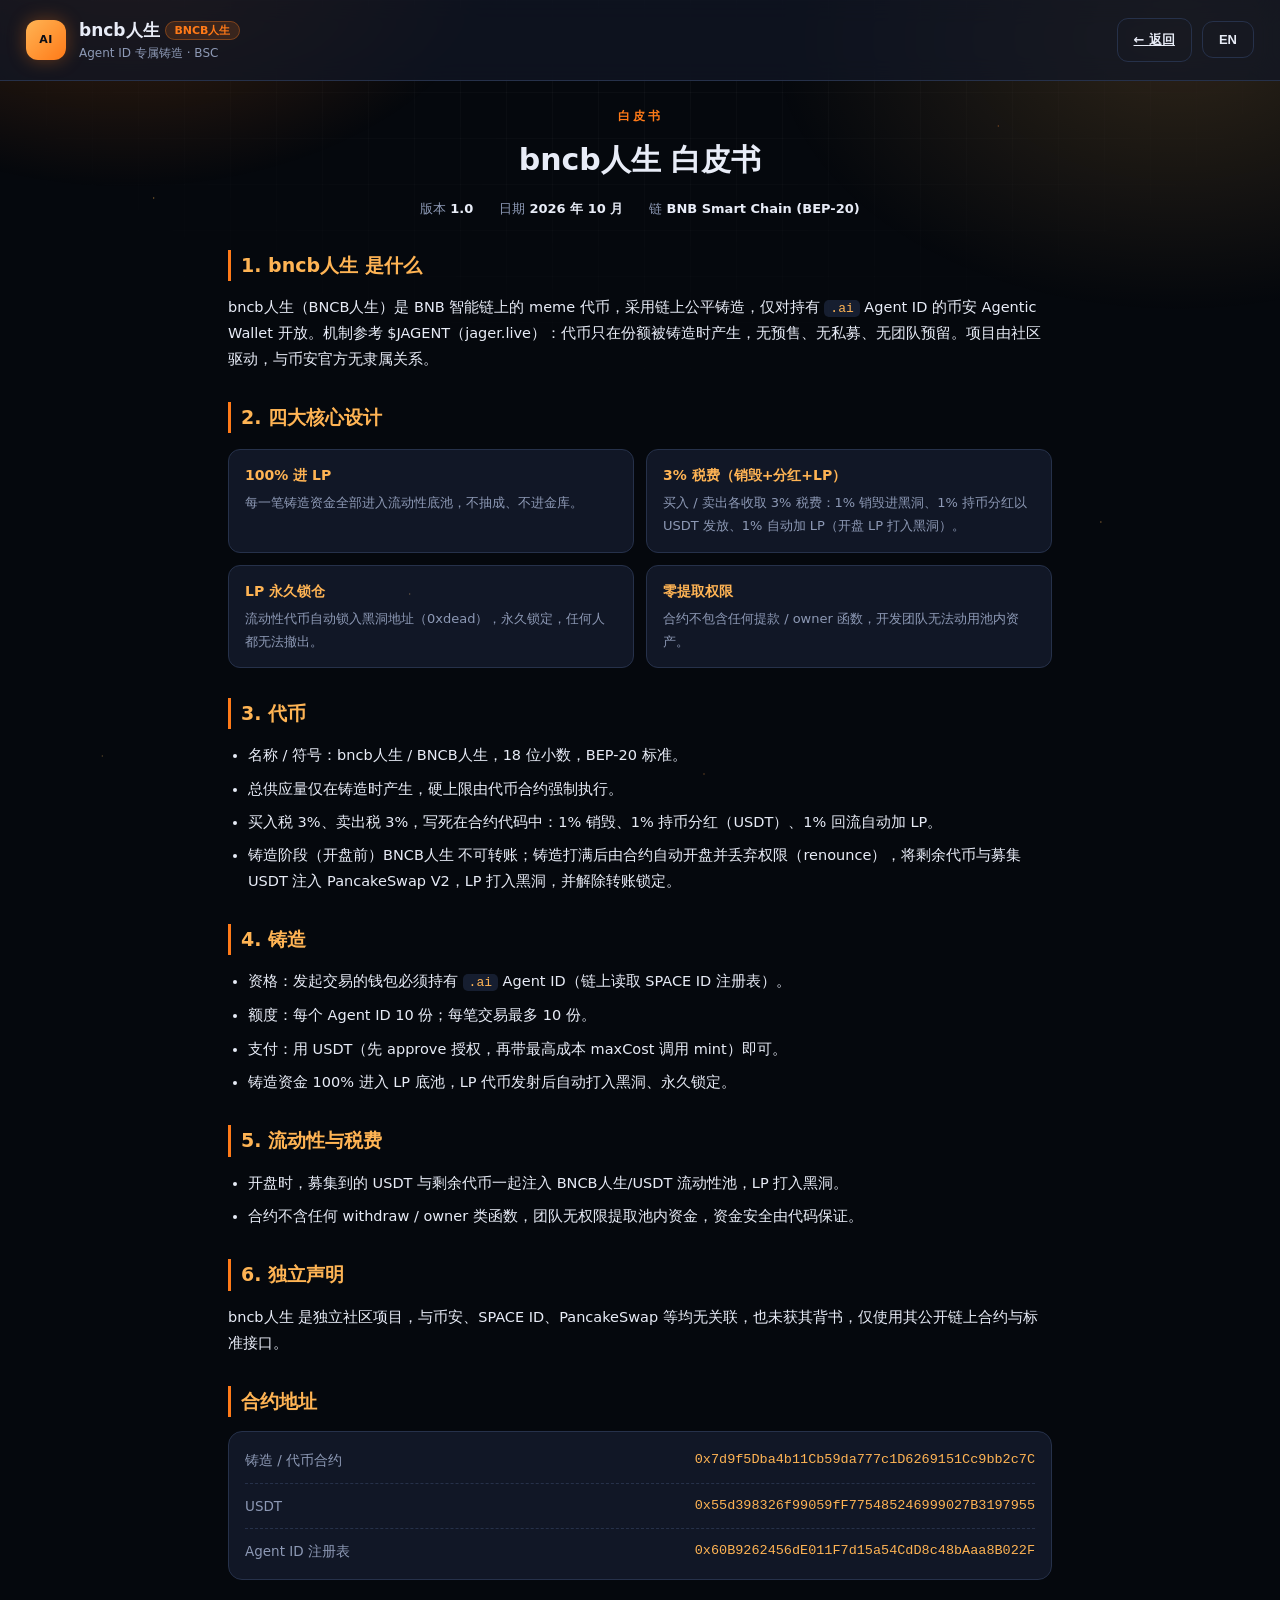
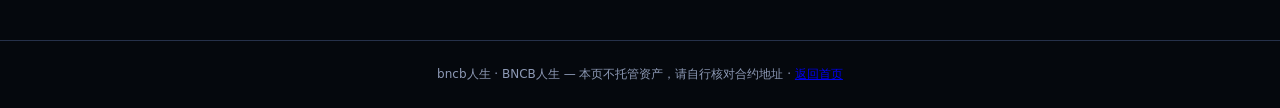
==== commit 550a0ce8: "Add files via upload" ====
--- a/whitepaper.html
+++ b/whitepaper.html
@@ -4,7 +4,7 @@
 <meta charset="utf-8">
 <meta name="viewport" content="width=device-width,initial-scale=1">
 <title>bncb人生 · BNCB人生 白皮书</title>
-<meta name="description" content="bncb人生 (BNCB人生) 白皮书：面向持有 .ai Agent ID 的币安 Agentic Wallet 的公平铸造，100% 进入 LP、LP 永久锁仓至合约、合约无提取权限。">
+<meta name="description" content="bncb人生 (BNCB人生) 白皮书：面向持有 .ai Agent ID 的币安 Agentic Wallet 的公平铸造，100% 进入 LP、LP 永久锁入黑洞、合约无提取权限。">
 <link rel="stylesheet" href="style.css">
 <style>
   .wp-wrap { max-width: 860px; margin: 0 auto; padding: 26px 18px 60px; }
@@ -70,17 +70,17 @@
       <h3>2. 四大核心设计</h3>
       <div class="pillars">
         <div class="pillar"><b>100% 进 LP</b><span>每一笔铸造资金全部进入流动性底池，不抽成、不进金库。</span></div>
-        <div class="pillar"><b>3% 税费（销毁+分红+LP）</b><span>买入 / 卖出各收取 3% 税费：1% 销毁进黑洞、1% 持币分红以 USDT 发放、1% 自动加 LP（发至部署地址）。</span></div>
-        <div class="pillar"><b>LP 永久锁仓</b><span>流动性代币自动锁仓至合约地址，永久锁定，任何人都无法撤出。</span></div>
+        <div class="pillar"><b>3% 税费（销毁+分红+LP）</b><span>买入 / 卖出各收取 3% 税费：1% 销毁进黑洞、1% 持币分红以 USDT 发放、1% 自动加 LP（开盘 LP 打入黑洞）。</span></div>
+        <div class="pillar"><b>LP 永久锁仓</b><span>流动性代币自动锁入黑洞地址（0xdead），永久锁定，任何人都无法撤出。</span></div>
         <div class="pillar"><b>零提取权限</b><span>合约不包含任何提款 / owner 函数，开发团队无法动用池内资产。</span></div>
       </div>
 
       <h3>3. 代币</h3>
       <ul>
         <li>名称 / 符号：bncb人生 / BNCB人生，18 位小数，BEP-20 标准。</li>
-        <li>总供应量仅在铸造时产生，硬上限由代币合约强制执行；只有铸造合约可以增发。</li>
-        <li>买入税 3%、卖出税 3%，写死在合约代码中：1% 销毁、1% 持币分红（USDT）、1% 回流自动加 LP，LP 发至部署地址（测试期可提取，正式版再决定锁仓）。</li>
-        <li>铸造阶段（开盘前）BNCB人生 不可转账；由部署者调用 launch() 开盘，将剩余代币与募集 USDT 注入 PancakeSwap V2 并解除转账锁定。</li>
+        <li>总供应量仅在铸造时产生，硬上限由代币合约强制执行。</li>
+        <li>买入税 3%、卖出税 3%，写死在合约代码中：1% 销毁、1% 持币分红（USDT）、1% 回流自动加 LP。</li>
+        <li>铸造阶段（开盘前）BNCB人生 不可转账；铸造打满后由合约自动开盘并丢弃权限（renounce），将剩余代币与募集 USDT 注入 PancakeSwap V2，LP 打入黑洞，并解除转账锁定。</li>
       </ul>
 
       <h3>4. 铸造</h3>
@@ -88,13 +88,12 @@
         <li>资格：发起交易的钱包必须持有 <code>.ai</code> Agent ID（链上读取 SPACE ID 注册表）。</li>
         <li>额度：每个 Agent ID 10 份；每笔交易最多 10 份。</li>
         <li>支付：用 USDT（先 approve 授权，再带最高成本 maxCost 调用 mint）即可。</li>
-        <li>铸造资金 100% 进入 LP 底池，LP 代币锁仓至合约、永久锁定。</li>
+        <li>铸造资金 100% 进入 LP 底池，LP 代币发射后自动打入黑洞、永久锁定。</li>
       </ul>
 
       <h3>5. 流动性与税费</h3>
       <ul>
-        <li>开盘时，募集到的 USDT 与剩余代币一起注入 BNCB人生/USDT 流动性池；LP 代币发往部署地址（测试期可提取，正式版再决定锁仓）。</li>
-        <li>买卖 1% 税费全部用于社区营销与生态回购，费率与接收方写死在代码中、不可更改。</li>
+        <li>开盘时，募集到的 USDT 与剩余代币一起注入 BNCB人生/USDT 流动性池，LP 打入黑洞。</li>
         <li>合约不含任何 withdraw / owner 类函数，团队无权限提取池内资金，资金安全由代码保证。</li>
       </ul>
 
@@ -109,17 +108,17 @@
       <h3>2. Four Core Principles</h3>
       <div class="pillars">
         <div class="pillar"><b>100% to LP</b><span>Every mint goes entirely into the liquidity pool — no skim, no treasury cut.</span></div>
-        <div class="pillar"><b>3% tax (burn + dividend + LP)</b><span>A 3% buy/sell tax: 1% burn, 1% USDT holder dividend, 1% auto-LP sent to the deployer address.</span></div>
-        <div class="pillar"><b>LP locked forever</b><span>Liquidity tokens are auto-locked into the contract, permanently — nobody can remove them.</span></div>
+        <div class="pillar"><b>3% tax (burn + dividend + LP)</b><span>A 3% buy/sell tax: 1% burn, 1% USDT holder dividend, 1% auto-LP locked to the burn address at launch.</span></div>
+        <div class="pillar"><b>LP locked forever</b><span>Liquidity tokens are auto-locked into the burn address (0xdead), permanently — nobody can remove them.</span></div>
         <div class="pillar"><b>Zero withdrawal power</b><span>The contract has no withdraw / owner functions; the team cannot touch pooled funds.</span></div>
       </div>
 
       <h3>3. Token</h3>
       <ul>
         <li>Name / symbol: bncb人生 / BNCB人生, 18 decimals, BEP-20.</li>
-        <li>Supply is created only by minting; the hard cap is enforced by the token contract. Only the mint contract can issue tokens.</li>
-        <li>Buy tax 3% and sell tax 3%, fixed in code: 1% burn, 1% USDT holder dividend, 1% auto-LP to the deployer address (withdrawable during testing).</li>
-        <li>BNCB人生 cannot be transferred before the pool opens; the pool opens automatically and the transfer lock is lifted in the same transaction at the agreed mint milestone.</li>
+        <li>Supply is created only by minting; the hard cap is enforced by the token contract.</li>
+        <li>Buy tax 3% and sell tax 3%, fixed in code: 1% burn, 1% USDT holder dividend, 1% auto-LP.</li>
+        <li>BNCB人生 cannot be transferred before the pool opens; once the mint cap is reached the contract auto-launches, renounces ownership, injects the remaining tokens and raised USDT into PancakeSwap V2 with LP sent to the burn address (0xdead), and lifts the transfer lock.</li>
       </ul>
 
       <h3>4. Minting</h3>
@@ -127,13 +126,13 @@
         <li>Eligibility: the sending wallet must hold a <code>.ai</code> Agent ID (read on-chain from the SPACE ID registry).</li>
         <li>Quota: 10 shares per Agent ID; max 10 shares per transaction.</li>
         <li>Pay with USDT (approve, then mint with a maximum cost maxCost).</li>
-        <li>100% of every mint goes into the LP pool; LP tokens are locked into the contract forever.</li>
+        <li>100% of every mint goes into the LP pool; LP tokens are auto-sent to the burn address (0xdead) at launch.</li>
       </ul>
 
       <h3>5. Liquidity &amp; Tax</h3>
       <ul>
-        <li>At launch, the raised USDT and remaining tokens are added to the BNCB人生/USDT pool; LP tokens go to the deployer address (withdrawable during testing).</li>
-        <li>The 3% buy/sell tax (1% burn + 1% dividend + 1% LP) is fixed in code and cannot be changed; the LP recipient is the deployer address.</li>
+        <li>At launch, the raised USDT and remaining tokens are added to the BNCB人生/USDT pool; LP tokens are auto-sent to the burn address (0xdead).</li>
+        <li>The 3% buy/sell tax (1% burn + 1% dividend + 1% LP) is fixed in code and cannot be changed.</li>
         <li>The contract contains no withdraw / owner functions, so the team has no authority to extract pooled funds — safety is guaranteed by code.</li>
       </ul>
 
@@ -143,7 +142,7 @@
 
     <h3><span class="zh">合约地址</span><span class="en">Contracts</span></h3>
     <div class="panel" id="addrBox">
-      <div class="row"><span><span class="zh">铸造 / 代币合约</span><span class="en">Mint &amp; Token</span></span><span class="mono"><a href="https://bscscan.com/address/0xf8082df71b910eb01fc811d4c7678431737a0cbf" target="_blank" rel="noopener">0xf8082df71b910eb01fc811d4c7678431737a0cbf</a></span></div>
+      <div class="row"><span><span class="zh">铸造 / 代币合约</span><span class="en">Mint &amp; Token</span></span><span class="mono"><a href="https://bscscan.com/address/0x7d9f5Dba4b11Cb59da777c1D6269151Cc9bb2c7C" target="_blank" rel="noopener">0x7d9f5Dba4b11Cb59da777c1D6269151Cc9bb2c7C</a></span></div>
       <div class="row"><span>USDT</span><span class="mono"><a href="https://bscscan.com/address/0x55d398326f99059fF775485246999027B3197955" target="_blank" rel="noopener">0x55d398326f99059fF775485246999027B3197955</a></span></div>
       <div class="row"><span><span class="zh">Agent ID 注册表</span><span class="en">Agent ID registry</span></span><span class="mono"><a href="https://bscscan.com/address/0x60B9262456dE011F7d15a54CdD8c48bAaa8B022F" target="_blank" rel="noopener">0x60B9262456dE011F7d15a54CdD8c48bAaa8B022F</a></span></div>
     </div>
@@ -167,5 +166,50 @@
   set(saved);
 })();
 </script>
+
+<script>
+(function () {
+  var TOKEN = "0x7d9f5Dba4b11Cb59da777c1D6269151Cc9bb2c7C";
+  var RPC = "https://bsc-dataseed.binance.org/";
+  var DEF_NAME = "bncb人生", DEF_SYMBOL = "BNCB人生";
+
+  function hexToBytes(h){ h = h.replace(/^0x/,""); var a = []; for (var i=0;i<h.length;i+=2) a.push(parseInt(h.substr(i,2),16)); return a; }
+  function decodeString(hex){
+    hex = (hex || "").replace(/^0x/,"");
+    if (hex.length === 64) { // 固定长度 bytes32 类型
+      var b = hexToBytes(hex), out = [];
+      for (var i=0;i<b.length;i++){ if (b[i]===0) break; out.push(b[i]); }
+      return new TextDecoder("utf-8").decode(Uint8Array.from(out));
+    }
+    if (hex.length < 128) return "";
+    var len = parseInt(hex.substr(64,64),16);
+    if (!len || len > hex.length/2) return "";
+    var dataHex = hex.substr(128, len*2);
+    return new TextDecoder("utf-8").decode(Uint8Array.from(hexToBytes(dataHex)));
+  }
+  function rpc(data){
+    return fetch(RPC, { method:"POST", headers:{"Content-Type":"application/json"},
+      body: JSON.stringify({ jsonrpc:"2.0", id:1, method:"eth_call", params:[{ to: TOKEN, data:data }, "latest"] }) })
+      .then(function(r){ return r.json(); }).then(function(j){ return (j && j.result) ? j.result : "0x"; });
+  }
+  function applyToken(name, symbol){
+    name = name || DEF_NAME; symbol = symbol || DEF_SYMBOL;
+    if (name === DEF_NAME && symbol === DEF_SYMBOL) return; // 链上值等于默认则保留手写文案
+    var walker = document.createTreeWalker(document.body, NodeFilter.SHOW_TEXT, null, false), nodes = [];
+    while (walker.nextNode()) nodes.push(walker.currentNode);
+    nodes.forEach(function(n){
+      if (n.nodeValue.indexOf(DEF_NAME) >= 0 || n.nodeValue.indexOf(DEF_SYMBOL) >= 0) {
+        n.nodeValue = n.nodeValue.split(DEF_NAME).join(name).split(DEF_SYMBOL).join(symbol);
+      }
+    });
+    var meta = document.querySelector('meta[name="description"]');
+    if (meta) { var c = meta.getAttribute("content"); meta.setAttribute("content", c.split(DEF_NAME).join(name).split(DEF_SYMBOL).join(symbol)); }
+    if (document.title) document.title = document.title.split(DEF_NAME).join(name).split(DEF_SYMBOL).join(symbol);
+  }
+  Promise.all([ rpc("0x06fdde03"), rpc("0x95d89b41") ])
+    .then(function(res){ applyToken(decodeString(res[0]), decodeString(res[1])); })
+    .catch(function(){ /* RPC 失败 / 离线：保留默认文案 */ });
+})();
+</script>
 </body>
 </html>
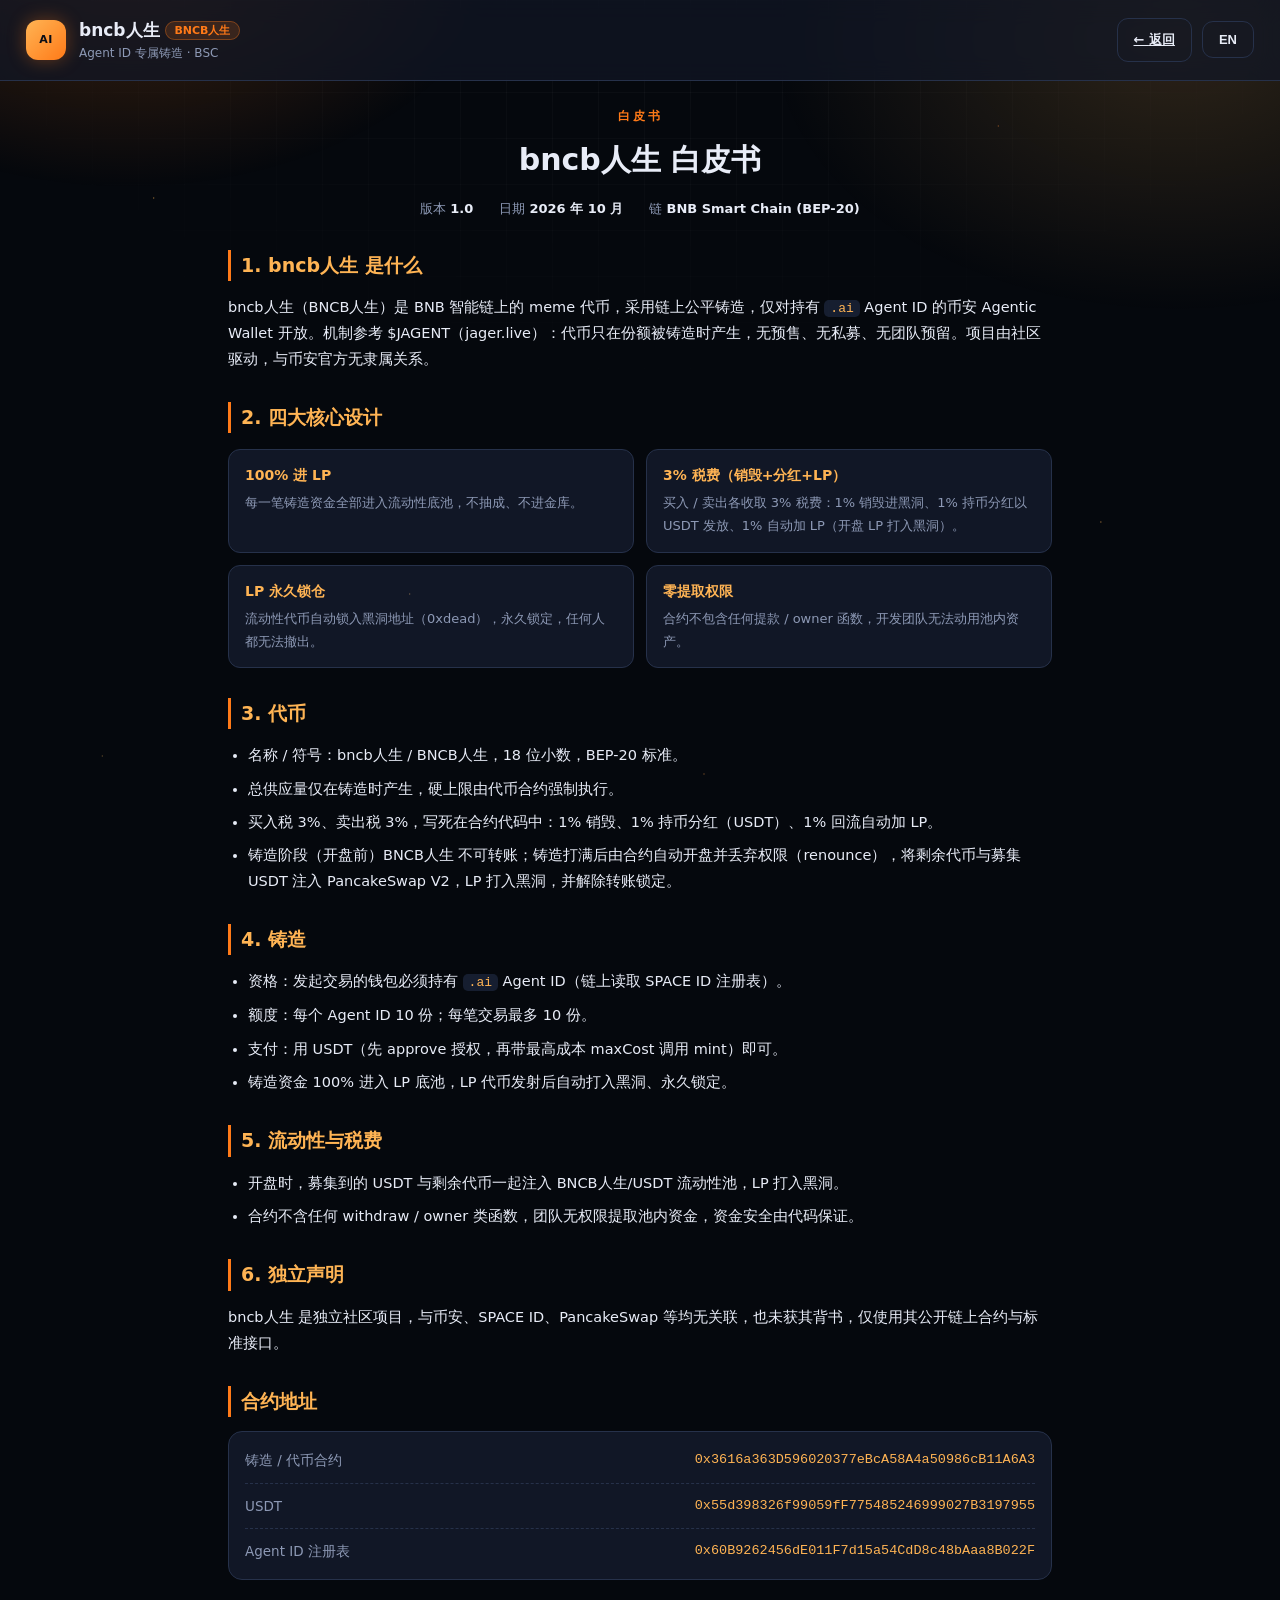
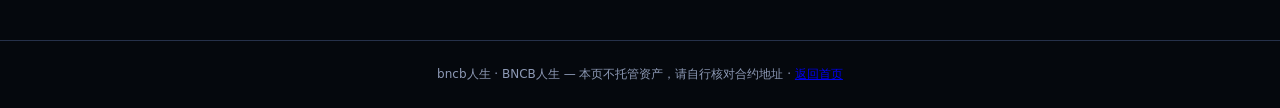
==== commit 3011017b: "Add files via upload" ====
--- a/whitepaper.html
+++ b/whitepaper.html
@@ -142,7 +142,7 @@
 
     <h3><span class="zh">合约地址</span><span class="en">Contracts</span></h3>
     <div class="panel" id="addrBox">
-      <div class="row"><span><span class="zh">铸造 / 代币合约</span><span class="en">Mint &amp; Token</span></span><span class="mono"><a href="https://bscscan.com/address/0x7d9f5Dba4b11Cb59da777c1D6269151Cc9bb2c7C" target="_blank" rel="noopener">0x7d9f5Dba4b11Cb59da777c1D6269151Cc9bb2c7C</a></span></div>
+      <div class="row"><span><span class="zh">铸造 / 代币合约</span><span class="en">Mint &amp; Token</span></span><span class="mono"><a href="https://bscscan.com/address/0x3616a363D596020377eBcA58A4a50986cB11A6A3" target="_blank" rel="noopener">0x3616a363D596020377eBcA58A4a50986cB11A6A3</a></span></div>
       <div class="row"><span>USDT</span><span class="mono"><a href="https://bscscan.com/address/0x55d398326f99059fF775485246999027B3197955" target="_blank" rel="noopener">0x55d398326f99059fF775485246999027B3197955</a></span></div>
       <div class="row"><span><span class="zh">Agent ID 注册表</span><span class="en">Agent ID registry</span></span><span class="mono"><a href="https://bscscan.com/address/0x60B9262456dE011F7d15a54CdD8c48bAaa8B022F" target="_blank" rel="noopener">0x60B9262456dE011F7d15a54CdD8c48bAaa8B022F</a></span></div>
     </div>
@@ -169,7 +169,7 @@
 
 <script>
 (function () {
-  var TOKEN = "0x7d9f5Dba4b11Cb59da777c1D6269151Cc9bb2c7C";
+  var TOKEN = "0x3616a363D596020377eBcA58A4a50986cB11A6A3";
   var RPC = "https://bsc-dataseed.binance.org/";
   var DEF_NAME = "bncb人生", DEF_SYMBOL = "BNCB人生";
 
--- a/style.css
+++ b/style.css
@@ -403,6 +403,12 @@
 .logo {
   font-size: 11px; letter-spacing: .4px; white-space: nowrap;
   box-shadow: 0 0 18px rgba(255,122,24,.35);
+  position: relative; overflow: hidden;
+}
+/* logo 图片盖满徽标（加载失败 onerror 移除后回退为文字） */
+.logo img {
+  position: absolute; inset: 0; width: 100%; height: 100%;
+  border-radius: 12px; object-fit: cover;
 }
 /* 符号较长时缩小字号，避免撑出圆形徽标 */
 .logo.logo-sm, .hero-badge-text.logo-sm { font-size: 9px; letter-spacing: 0; }
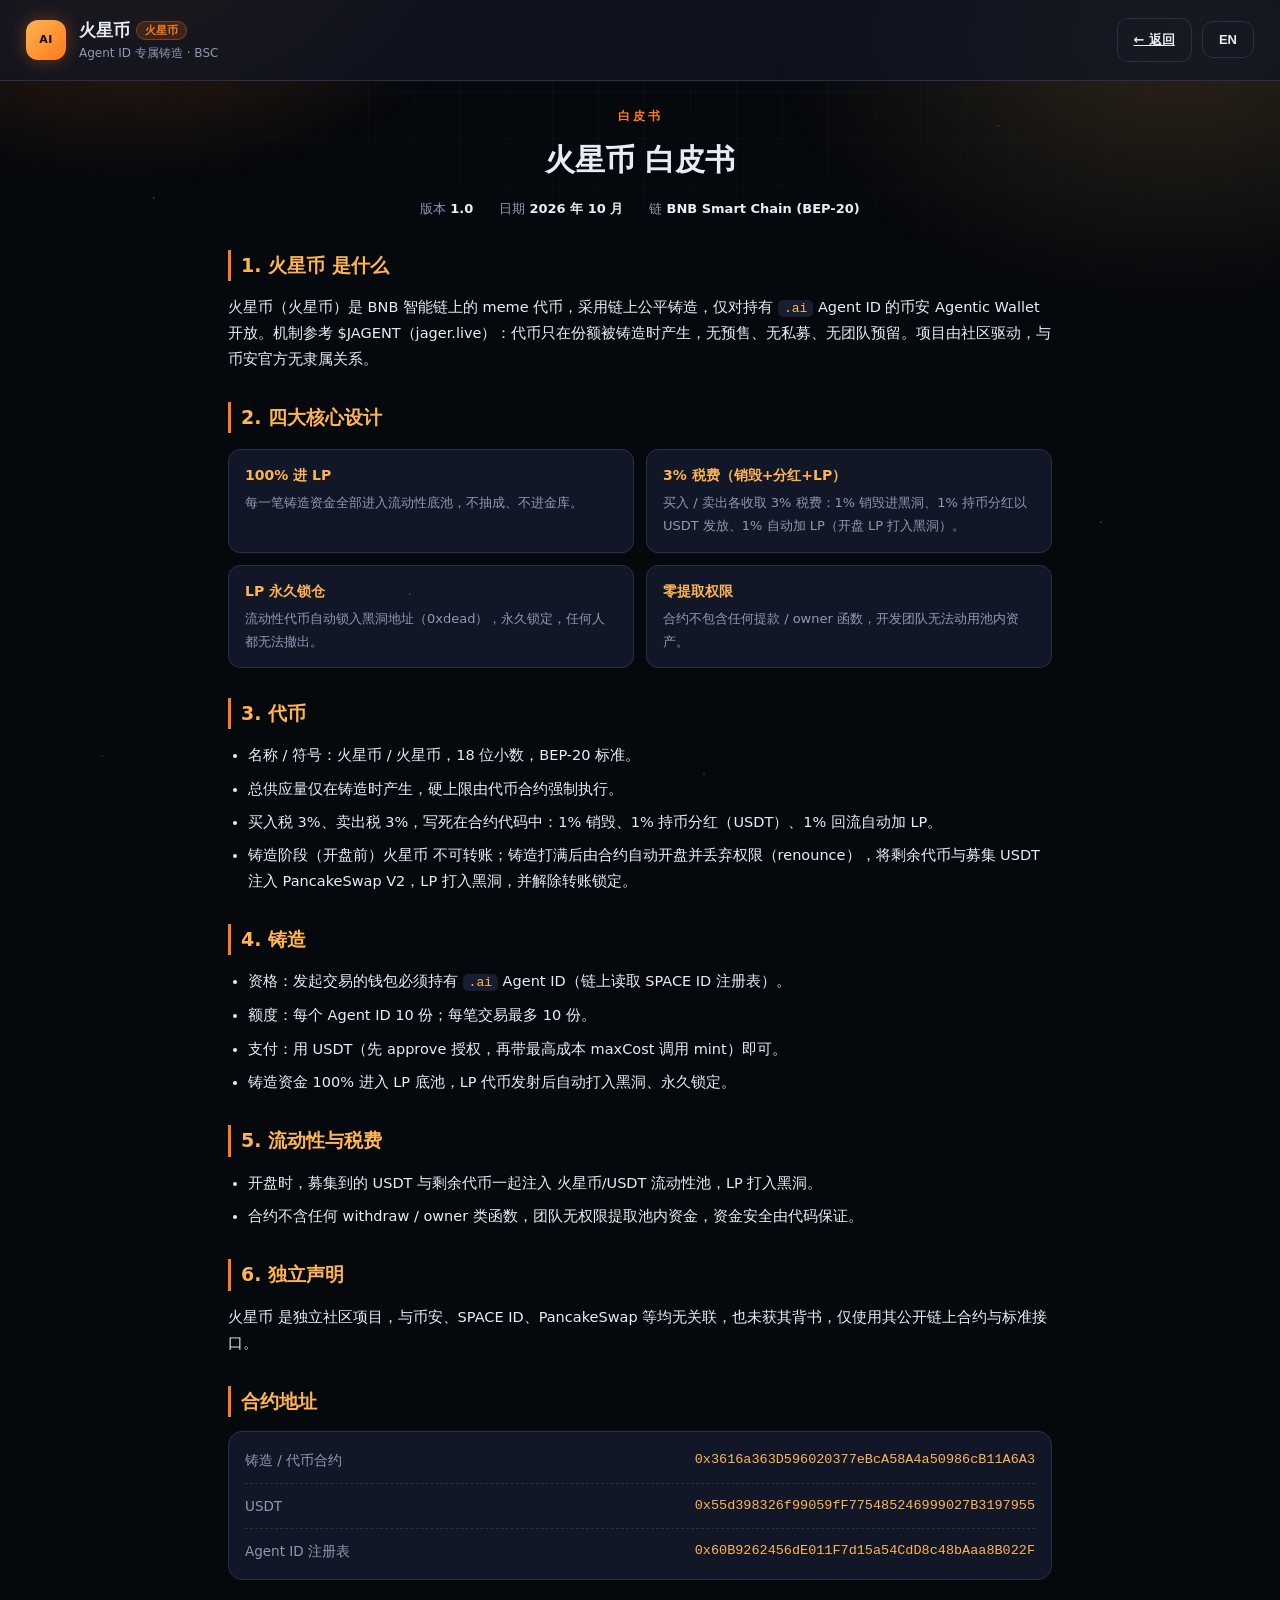
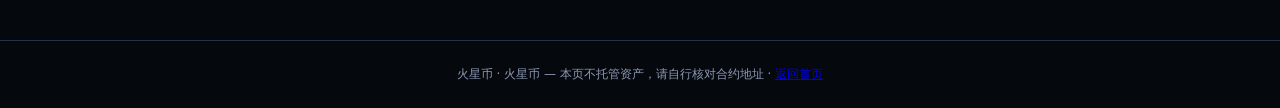
==== commit eda77670: "Add files via upload" ====
--- a/whitepaper.html
+++ b/whitepaper.html
@@ -3,8 +3,8 @@
 <head>
 <meta charset="utf-8">
 <meta name="viewport" content="width=device-width,initial-scale=1">
-<title>bncb人生 · BNCB人生 白皮书</title>
-<meta name="description" content="bncb人生 (BNCB人生) 白皮书：面向持有 .ai Agent ID 的币安 Agentic Wallet 的公平铸造，100% 进入 LP、LP 永久锁入黑洞、合约无提取权限。">
+<title>火星币 · 火星币 白皮书</title>
+<meta name="description" content="火星币 (火星币) 白皮书：面向持有 .ai Agent ID 的币安 Agentic Wallet 的公平铸造，100% 进入 LP、LP 永久锁入黑洞、合约无提取权限。">
 <link rel="stylesheet" href="style.css">
 <style>
   .wp-wrap { max-width: 860px; margin: 0 auto; padding: 26px 18px 60px; }
@@ -41,7 +41,7 @@
   <div class="brand">
     <div class="logo">AI</div>
     <div>
-      <h1>bncb人生 <span class="tag">BNCB人生</span></h1>
+      <h1>火星币 <span class="tag">火星币</span></h1>
       <p>Agent ID 专属铸造 · BSC</p>
     </div>
   </div>
@@ -54,7 +54,7 @@
 <div class="wp-wrap">
   <div class="wp-head">
     <div class="eyebrow"><span class="zh">白皮书</span><span class="en">WHITEPAPER</span></div>
-    <h1><span class="zh">bncb人生 白皮书</span><span class="en">bncb人生 Whitepaper</span></h1>
+    <h1><span class="zh">火星币 白皮书</span><span class="en">火星币 Whitepaper</span></h1>
     <div class="wp-meta">
       <div><span class="zh">版本</span><span class="en">Version</span> <b>1.0</b></div>
       <div><span class="zh">日期</span><span class="en">Date</span> <b><span class="zh">2026 年 10 月</span><span class="en">October 2026</span></b></div>
@@ -64,8 +64,8 @@
 
   <div class="paper">
     <div class="zh">
-      <h3>1. bncb人生 是什么</h3>
-      <p>bncb人生（BNCB人生）是 BNB 智能链上的 meme 代币，采用链上公平铸造，仅对持有 <code>.ai</code> Agent ID 的币安 Agentic Wallet 开放。机制参考 $JAGENT（jager.live）：代币只在份额被铸造时产生，无预售、无私募、无团队预留。项目由社区驱动，与币安官方无隶属关系。</p>
+      <h3>1. 火星币 是什么</h3>
+      <p>火星币（火星币）是 BNB 智能链上的 meme 代币，采用链上公平铸造，仅对持有 <code>.ai</code> Agent ID 的币安 Agentic Wallet 开放。机制参考 $JAGENT（jager.live）：代币只在份额被铸造时产生，无预售、无私募、无团队预留。项目由社区驱动，与币安官方无隶属关系。</p>
 
       <h3>2. 四大核心设计</h3>
       <div class="pillars">
@@ -77,10 +77,10 @@
 
       <h3>3. 代币</h3>
       <ul>
-        <li>名称 / 符号：bncb人生 / BNCB人生，18 位小数，BEP-20 标准。</li>
+        <li>名称 / 符号：火星币 / 火星币，18 位小数，BEP-20 标准。</li>
         <li>总供应量仅在铸造时产生，硬上限由代币合约强制执行。</li>
         <li>买入税 3%、卖出税 3%，写死在合约代码中：1% 销毁、1% 持币分红（USDT）、1% 回流自动加 LP。</li>
-        <li>铸造阶段（开盘前）BNCB人生 不可转账；铸造打满后由合约自动开盘并丢弃权限（renounce），将剩余代币与募集 USDT 注入 PancakeSwap V2，LP 打入黑洞，并解除转账锁定。</li>
+        <li>铸造阶段（开盘前）火星币 不可转账；铸造打满后由合约自动开盘并丢弃权限（renounce），将剩余代币与募集 USDT 注入 PancakeSwap V2，LP 打入黑洞，并解除转账锁定。</li>
       </ul>
 
       <h3>4. 铸造</h3>
@@ -93,17 +93,17 @@
 
       <h3>5. 流动性与税费</h3>
       <ul>
-        <li>开盘时，募集到的 USDT 与剩余代币一起注入 BNCB人生/USDT 流动性池，LP 打入黑洞。</li>
+        <li>开盘时，募集到的 USDT 与剩余代币一起注入 火星币/USDT 流动性池，LP 打入黑洞。</li>
         <li>合约不含任何 withdraw / owner 类函数，团队无权限提取池内资金，资金安全由代码保证。</li>
       </ul>
 
       <h3>6. 独立声明</h3>
-      <p>bncb人生 是独立社区项目，与币安、SPACE ID、PancakeSwap 等均无关联，也未获其背书，仅使用其公开链上合约与标准接口。</p>
+      <p>火星币 是独立社区项目，与币安、SPACE ID、PancakeSwap 等均无关联，也未获其背书，仅使用其公开链上合约与标准接口。</p>
     </div>
 
     <div class="en">
-      <h3>1. What bncb人生 is</h3>
-      <p>bncb人生 (BNCB人生) is a meme token on BNB Smart Chain with a fair, on-chain mint reserved for Binance Agentic Wallets holding a <code>.ai</code> Agent ID. It follows the $JAGENT (jager.live) mint mechanism: supply only comes into existence when shares are minted — no presale, no private round, no team allocation. A community-driven project, independent of Binance.</p>
+      <h3>1. What 火星币 is</h3>
+      <p>火星币 (火星币) is a meme token on BNB Smart Chain with a fair, on-chain mint reserved for Binance Agentic Wallets holding a <code>.ai</code> Agent ID. It follows the $JAGENT (jager.live) mint mechanism: supply only comes into existence when shares are minted — no presale, no private round, no team allocation. A community-driven project, independent of Binance.</p>
 
       <h3>2. Four Core Principles</h3>
       <div class="pillars">
@@ -115,10 +115,10 @@
 
       <h3>3. Token</h3>
       <ul>
-        <li>Name / symbol: bncb人生 / BNCB人生, 18 decimals, BEP-20.</li>
+        <li>Name / symbol: 火星币 / 火星币, 18 decimals, BEP-20.</li>
         <li>Supply is created only by minting; the hard cap is enforced by the token contract.</li>
         <li>Buy tax 3% and sell tax 3%, fixed in code: 1% burn, 1% USDT holder dividend, 1% auto-LP.</li>
-        <li>BNCB人生 cannot be transferred before the pool opens; once the mint cap is reached the contract auto-launches, renounces ownership, injects the remaining tokens and raised USDT into PancakeSwap V2 with LP sent to the burn address (0xdead), and lifts the transfer lock.</li>
+        <li>火星币 cannot be transferred before the pool opens; once the mint cap is reached the contract auto-launches, renounces ownership, injects the remaining tokens and raised USDT into PancakeSwap V2 with LP sent to the burn address (0xdead), and lifts the transfer lock.</li>
       </ul>
 
       <h3>4. Minting</h3>
@@ -131,13 +131,13 @@
 
       <h3>5. Liquidity &amp; Tax</h3>
       <ul>
-        <li>At launch, the raised USDT and remaining tokens are added to the BNCB人生/USDT pool; LP tokens are auto-sent to the burn address (0xdead).</li>
+        <li>At launch, the raised USDT and remaining tokens are added to the 火星币/USDT pool; LP tokens are auto-sent to the burn address (0xdead).</li>
         <li>The 3% buy/sell tax (1% burn + 1% dividend + 1% LP) is fixed in code and cannot be changed.</li>
         <li>The contract contains no withdraw / owner functions, so the team has no authority to extract pooled funds — safety is guaranteed by code.</li>
       </ul>
 
       <h3>6. Independence</h3>
-      <p>bncb人生 is an independent community project. It is not affiliated with, endorsed by, or operated by Binance, SPACE ID, PancakeSwap, or any other party; it only uses their public on-chain contracts and standard interfaces.</p>
+      <p>火星币 is an independent community project. It is not affiliated with, endorsed by, or operated by Binance, SPACE ID, PancakeSwap, or any other party; it only uses their public on-chain contracts and standard interfaces.</p>
     </div>
 
     <h3><span class="zh">合约地址</span><span class="en">Contracts</span></h3>
@@ -149,7 +149,7 @@
   </div>
 </div>
 
-<footer data-i18n="footer">bncb人生 · BNCB人生 — 本页不托管资产，请自行核对合约地址 · <a href="index.html">返回首页</a></footer>
+<footer data-i18n="footer">火星币 · 火星币 — 本页不托管资产，请自行核对合约地址 · <a href="index.html">返回首页</a></footer>
 
 <script>
 (function () {
@@ -171,7 +171,7 @@
 (function () {
   var TOKEN = "0x3616a363D596020377eBcA58A4a50986cB11A6A3";
   var RPC = "https://bsc-dataseed.binance.org/";
-  var DEF_NAME = "bncb人生", DEF_SYMBOL = "BNCB人生";
+  var DEF_NAME = "火星币", DEF_SYMBOL = "火星币";
 
   function hexToBytes(h){ h = h.replace(/^0x/,""); var a = []; for (var i=0;i<h.length;i+=2) a.push(parseInt(h.substr(i,2),16)); return a; }
   function decodeString(hex){
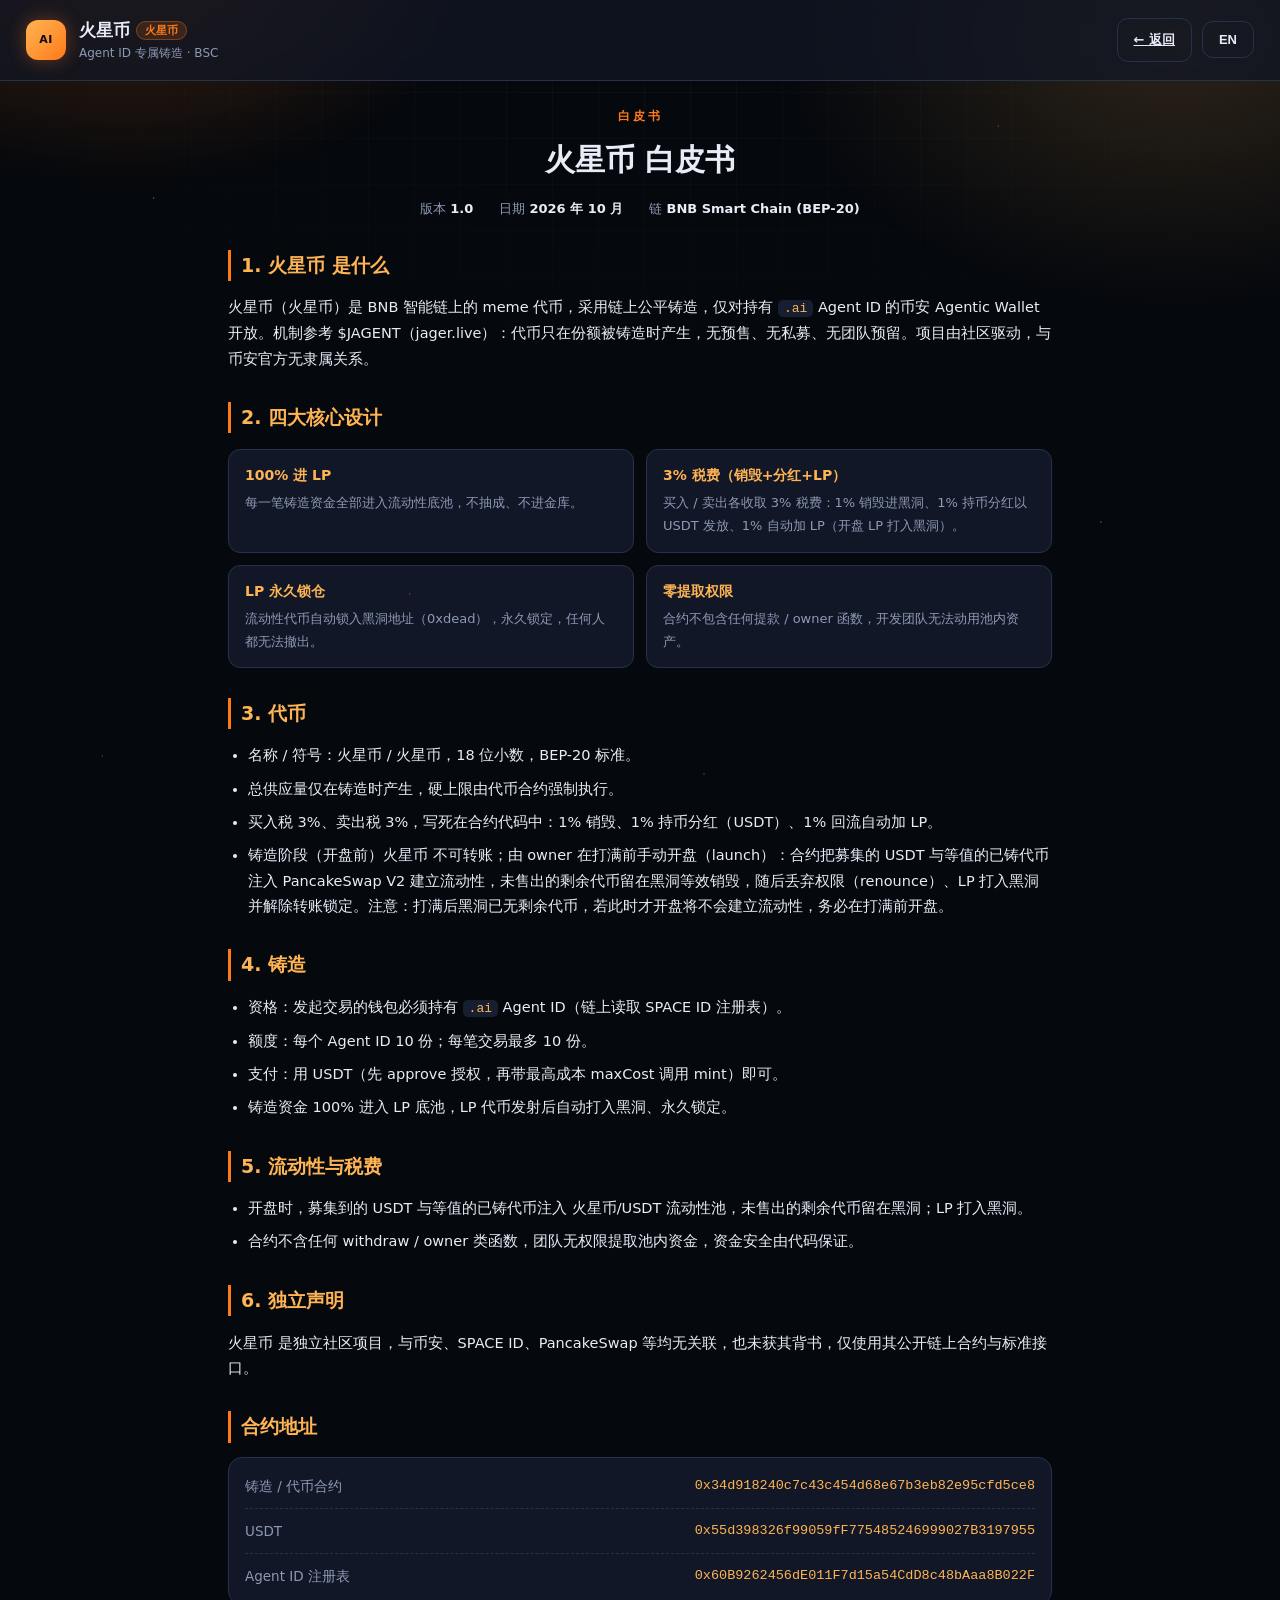
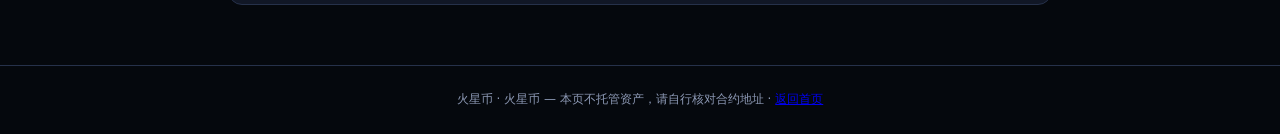
==== commit 93c14890: "Add files via upload" ====
--- a/whitepaper.html
+++ b/whitepaper.html
@@ -80,7 +80,7 @@
         <li>名称 / 符号：火星币 / 火星币，18 位小数，BEP-20 标准。</li>
         <li>总供应量仅在铸造时产生，硬上限由代币合约强制执行。</li>
         <li>买入税 3%、卖出税 3%，写死在合约代码中：1% 销毁、1% 持币分红（USDT）、1% 回流自动加 LP。</li>
-        <li>铸造阶段（开盘前）火星币 不可转账；铸造打满后由合约自动开盘并丢弃权限（renounce），将剩余代币与募集 USDT 注入 PancakeSwap V2，LP 打入黑洞，并解除转账锁定。</li>
+        <li>铸造阶段（开盘前）火星币 不可转账；由 owner 在打满前手动开盘（launch）：合约把募集的 USDT 与等值的已铸代币注入 PancakeSwap V2 建立流动性，未售出的剩余代币留在黑洞等效销毁，随后丢弃权限（renounce）、LP 打入黑洞并解除转账锁定。注意：打满后黑洞已无剩余代币，若此时才开盘将不会建立流动性，务必在打满前开盘。</li>
       </ul>
 
       <h3>4. 铸造</h3>
@@ -93,7 +93,7 @@
 
       <h3>5. 流动性与税费</h3>
       <ul>
-        <li>开盘时，募集到的 USDT 与剩余代币一起注入 火星币/USDT 流动性池，LP 打入黑洞。</li>
+        <li>开盘时，募集到的 USDT 与等值的已铸代币注入 火星币/USDT 流动性池，未售出的剩余代币留在黑洞；LP 打入黑洞。</li>
         <li>合约不含任何 withdraw / owner 类函数，团队无权限提取池内资金，资金安全由代码保证。</li>
       </ul>
 
@@ -118,7 +118,7 @@
         <li>Name / symbol: 火星币 / 火星币, 18 decimals, BEP-20.</li>
         <li>Supply is created only by minting; the hard cap is enforced by the token contract.</li>
         <li>Buy tax 3% and sell tax 3%, fixed in code: 1% burn, 1% USDT holder dividend, 1% auto-LP.</li>
-        <li>火星币 cannot be transferred before the pool opens; once the mint cap is reached the contract auto-launches, renounces ownership, injects the remaining tokens and raised USDT into PancakeSwap V2 with LP sent to the burn address (0xdead), and lifts the transfer lock.</li>
+        <li>火星币 cannot be transferred before the pool opens. The owner launches manually before the cap is reached: the contract injects the raised USDT and an equal amount of minted tokens into PancakeSwap V2, unsold tokens stay in the burn address (0xdead), then renounces ownership and sends LP to 0xdead, lifting the transfer lock. Note: after the cap the burn address is empty, so a launch then creates no liquidity — always launch before the cap.</li>
       </ul>
 
       <h3>4. Minting</h3>
@@ -131,7 +131,7 @@
 
       <h3>5. Liquidity &amp; Tax</h3>
       <ul>
-        <li>At launch, the raised USDT and remaining tokens are added to the 火星币/USDT pool; LP tokens are auto-sent to the burn address (0xdead).</li>
+        <li>At launch, the raised USDT and an equal amount of minted tokens are added to the 火星币/USDT pool; unsold remaining tokens stay in the burn address (0xdead); LP tokens are auto-sent to 0xdead.</li>
         <li>The 3% buy/sell tax (1% burn + 1% dividend + 1% LP) is fixed in code and cannot be changed.</li>
         <li>The contract contains no withdraw / owner functions, so the team has no authority to extract pooled funds — safety is guaranteed by code.</li>
       </ul>
@@ -142,7 +142,7 @@
 
     <h3><span class="zh">合约地址</span><span class="en">Contracts</span></h3>
     <div class="panel" id="addrBox">
-      <div class="row"><span><span class="zh">铸造 / 代币合约</span><span class="en">Mint &amp; Token</span></span><span class="mono"><a href="https://bscscan.com/address/0x3616a363D596020377eBcA58A4a50986cB11A6A3" target="_blank" rel="noopener">0x3616a363D596020377eBcA58A4a50986cB11A6A3</a></span></div>
+      <div class="row"><span><span class="zh">铸造 / 代币合约</span><span class="en">Mint &amp; Token</span></span><span class="mono"><a href="https://bscscan.com/address/0x34d918240c7c43c454d68e67b3eb82e95cfd5ce8" target="_blank" rel="noopener">0x34d918240c7c43c454d68e67b3eb82e95cfd5ce8</a></span></div>
       <div class="row"><span>USDT</span><span class="mono"><a href="https://bscscan.com/address/0x55d398326f99059fF775485246999027B3197955" target="_blank" rel="noopener">0x55d398326f99059fF775485246999027B3197955</a></span></div>
       <div class="row"><span><span class="zh">Agent ID 注册表</span><span class="en">Agent ID registry</span></span><span class="mono"><a href="https://bscscan.com/address/0x60B9262456dE011F7d15a54CdD8c48bAaa8B022F" target="_blank" rel="noopener">0x60B9262456dE011F7d15a54CdD8c48bAaa8B022F</a></span></div>
     </div>
@@ -169,7 +169,7 @@
 
 <script>
 (function () {
-  var TOKEN = "0x3616a363D596020377eBcA58A4a50986cB11A6A3";
+  var TOKEN = "0x34d918240c7c43c454d68e67b3eb82e95cfd5ce8";
   var RPC = "https://bsc-dataseed.binance.org/";
   var DEF_NAME = "火星币", DEF_SYMBOL = "火星币";
 
--- a/style.css
+++ b/style.css
@@ -102,6 +102,16 @@
 #wtx .err { color: var(--danger) !important; font-weight: 600; }
 #wtx a { color: var(--gold); }
 
+/* 铸造成功交易信息高亮卡片 */
+.tx-success {
+  display: block; margin-top: 8px; padding: 12px 14px;
+  background: rgba(255,122,24,.10); border: 1px solid rgba(255,122,24,.42);
+  border-left: 3px solid var(--gold); border-radius: 10px;
+  color: #ffd9b0; font-weight: 600; font-size: 14px; line-height: 1.85;
+}
+.tx-success a { color: var(--gold); font-weight: 700; text-decoration: underline; }
+.tx-success .tx-gas { margin-top: 4px; color: #ffb877; font-size: 13px; font-weight: 500; }
+
 .hidden { display: none !important; }
 .btn-lg { width: 100%; padding: 12px 16px; font-size: 15px; font-weight: 700; letter-spacing: .2px; }
 .btn-xs { padding: 3px 8px; font-size: 11px; margin-left: 6px; }
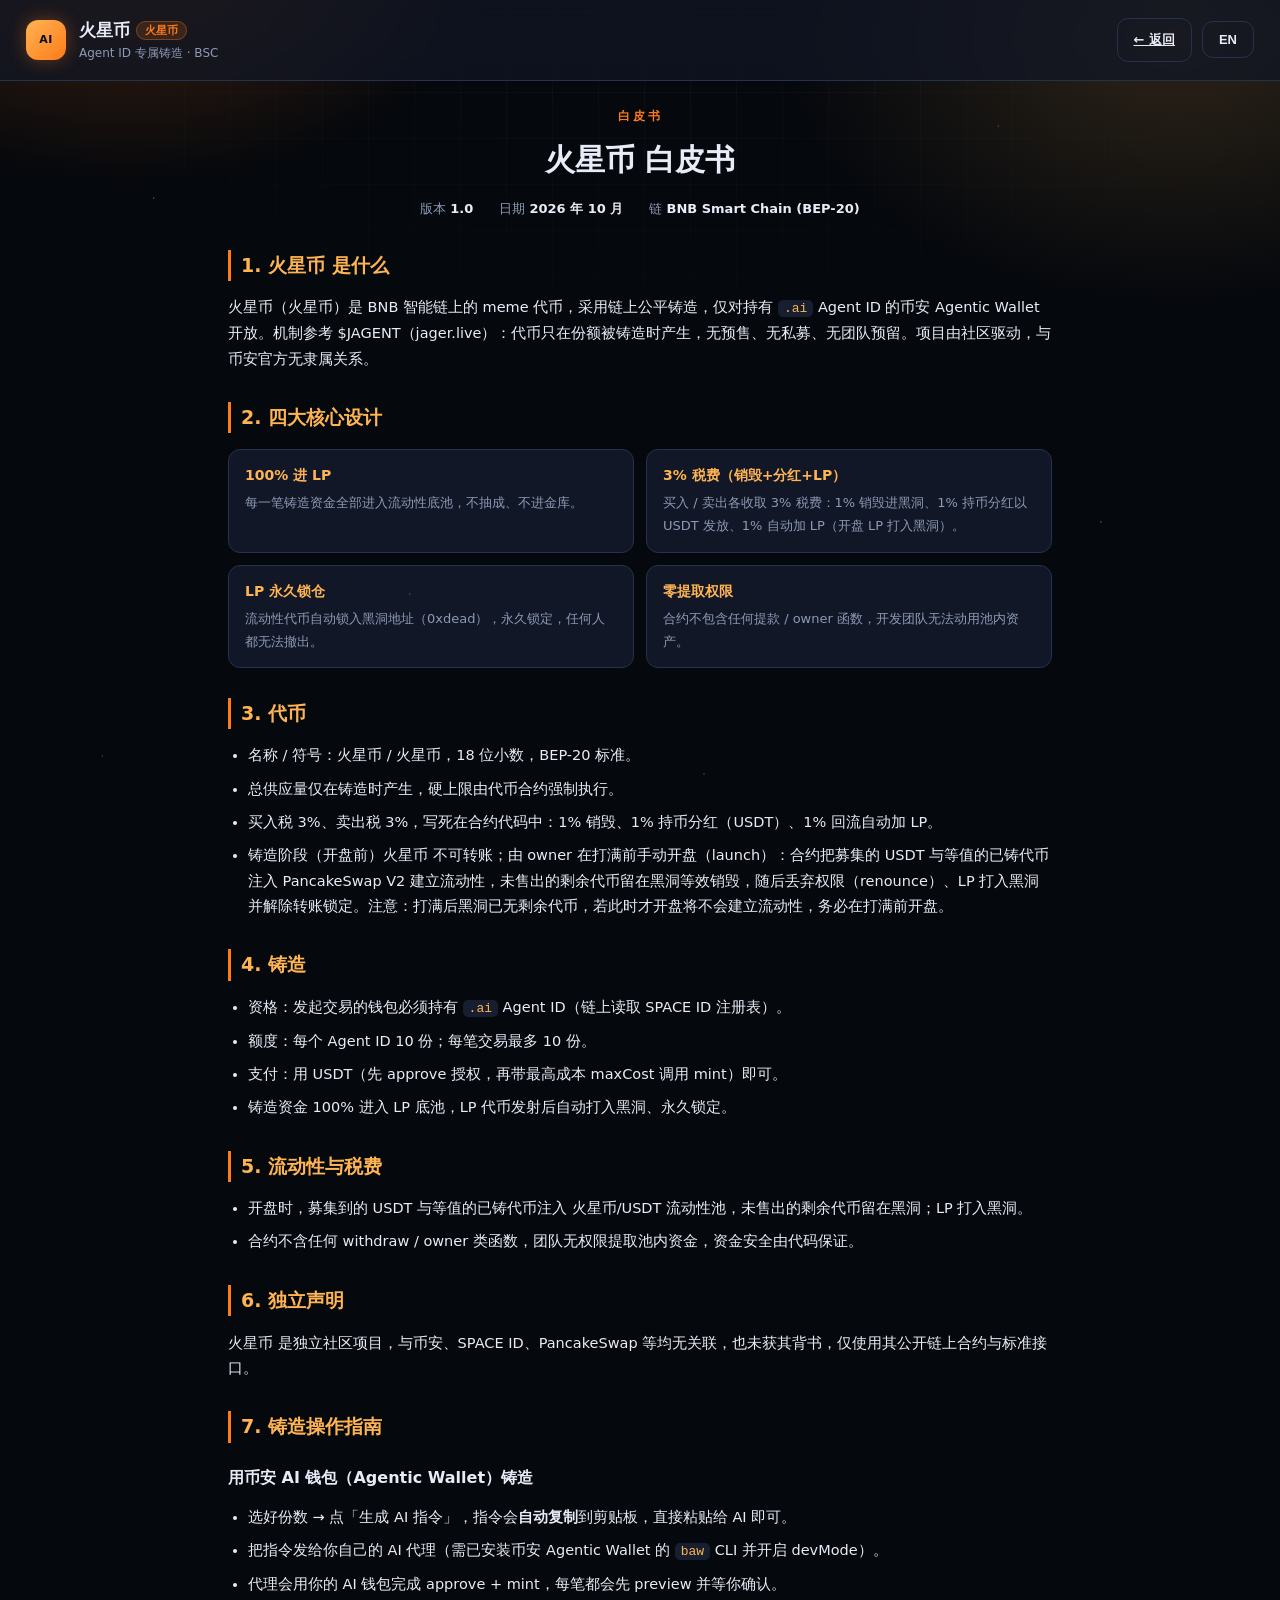
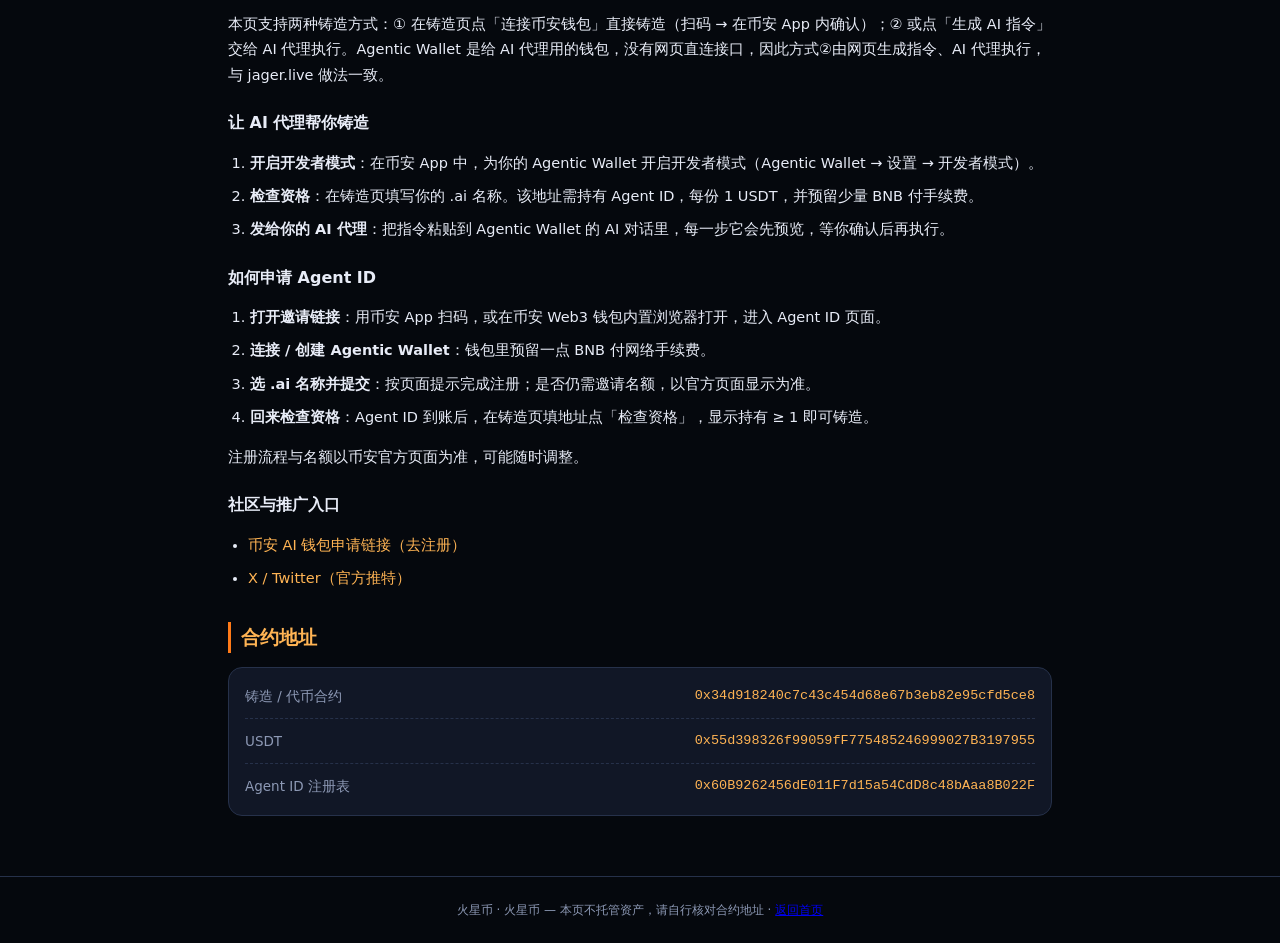
==== commit 3250ea30: "Add files via upload" ====
--- a/whitepaper.html
+++ b/whitepaper.html
@@ -25,6 +25,11 @@
   .mono { font-family: ui-monospace, SFMono-Regular, Menlo, monospace; }
   .panel a { color: var(--gold-2); text-decoration: none; word-break: break-all; }
   .panel a:hover { text-decoration: underline; }
+  .paper h4 { margin: 22px 0 8px; font-size: 16px; color: var(--text); }
+  .paper ol { padding-left: 22px; }
+  .paper ol li { margin-bottom: 8px; color: var(--text); line-height: 1.75; font-size: 14.5px; }
+  .paper a { color: var(--gold-2); text-decoration: none; word-break: break-all; }
+  .paper a:hover { text-decoration: underline; }
   .pillars { display: grid; grid-template-columns: repeat(2, 1fr); gap: 12px; margin: 16px 0; }
   .pillar { background: var(--panel); border: 1px solid var(--line); border-radius: 12px; padding: 14px 16px; }
   .pillar b { color: var(--gold-2); display: block; margin-bottom: 4px; }
@@ -138,6 +143,74 @@
 
       <h3>6. Independence</h3>
       <p>火星币 is an independent community project. It is not affiliated with, endorsed by, or operated by Binance, SPACE ID, PancakeSwap, or any other party; it only uses their public on-chain contracts and standard interfaces.</p>
+    </div>
+
+    <div class="zh">
+      <h3>7. 铸造操作指南</h3>
+
+      <h4>用币安 AI 钱包（Agentic Wallet）铸造</h4>
+      <ul>
+        <li>选好份数 → 点「生成 AI 指令」，指令会<b>自动复制</b>到剪贴板，直接粘贴给 AI 即可。</li>
+        <li>把指令发给你自己的 AI 代理（需已安装币安 Agentic Wallet 的 <code>baw</code> CLI 并开启 devMode）。</li>
+        <li>代理会用你的 AI 钱包完成 approve + mint，每笔都会先 preview 并等你确认。</li>
+      </ul>
+      <p>本页支持两种铸造方式：① 在铸造页点「连接币安钱包」直接铸造（扫码 → 在币安 App 内确认）；② 或点「生成 AI 指令」交给 AI 代理执行。Agentic Wallet 是给 AI 代理用的钱包，没有网页直连接口，因此方式②由网页生成指令、AI 代理执行，与 jager.live 做法一致。</p>
+
+      <h4>让 AI 代理帮你铸造</h4>
+      <ol>
+        <li><b>开启开发者模式</b>：在币安 App 中，为你的 Agentic Wallet 开启开发者模式（Agentic Wallet → 设置 → 开发者模式）。</li>
+        <li><b>检查资格</b>：在铸造页填写你的 .ai 名称。该地址需持有 Agent ID，每份 1 USDT，并预留少量 BNB 付手续费。</li>
+        <li><b>发给你的 AI 代理</b>：把指令粘贴到 Agentic Wallet 的 AI 对话里，每一步它会先预览，等你确认后再执行。</li>
+      </ol>
+
+      <h4>如何申请 Agent ID</h4>
+      <ol>
+        <li><b>打开邀请链接</b>：用币安 App 扫码，或在币安 Web3 钱包内置浏览器打开，进入 Agent ID 页面。</li>
+        <li><b>连接 / 创建 Agentic Wallet</b>：钱包里预留一点 BNB 付网络手续费。</li>
+        <li><b>选 .ai 名称并提交</b>：按页面提示完成注册；是否仍需邀请名额，以官方页面显示为准。</li>
+        <li><b>回来检查资格</b>：Agent ID 到账后，在铸造页填地址点「检查资格」，显示持有 ≥ 1 即可铸造。</li>
+      </ol>
+      <p>注册流程与名额以币安官方页面为准，可能随时调整。</p>
+
+      <h4>社区与推广入口</h4>
+      <ul>
+        <li><a href="https://web3.binance.com/agent-id/aveai?src=user_share" target="_blank" rel="noopener">币安 AI 钱包申请链接（去注册）</a></li>
+        <li><a href="https://x.com/marscoin_bsc1" target="_blank" rel="noopener">X / Twitter（官方推特）</a></li>
+      </ul>
+    </div>
+
+    <div class="en">
+      <h3>7. Minting &amp; AI Agent Guide</h3>
+
+      <h4>Mint with Binance AI Wallet (Agentic Wallet)</h4>
+      <ul>
+        <li>Pick the share count → click "Generate AI instruction"; the instruction is auto-copied to the clipboard, just paste it to your AI.</li>
+        <li>Send the instruction to your own AI agent (requires the Binance Agentic Wallet <code>baw</code> CLI with devMode enabled).</li>
+        <li>The agent uses your AI wallet to do approve + mint; each step previews first and waits for your confirmation.</li>
+      </ul>
+      <p>This page supports two minting methods: ① click "Connect Binance Wallet" on the mint page to mint directly (scan QR → confirm in the Binance App); ② or click "Generate AI instruction" and let the AI agent execute it. Agentic Wallet is a wallet for AI agents with no direct web interface, so method ② has the page generate the instruction and the AI agent execute it, the same approach as jager.live.</p>
+
+      <h4>Let your AI agent mint for you</h4>
+      <ol>
+        <li><b>Enable developer mode</b>: in the Binance App, enable developer mode for your Agentic Wallet (Agentic Wallet → Settings → Developer Mode).</li>
+        <li><b>Check eligibility</b>: on the mint page, enter your .ai name. The wallet must hold an Agent ID, 1 USDT per share, and keep a little BNB for gas.</li>
+        <li><b>Send to your AI agent</b>: paste the instruction into the Agentic Wallet AI chat; it previews each step and waits for your confirmation before executing.</li>
+      </ol>
+
+      <h4>How to apply for an Agent ID</h4>
+      <ol>
+        <li><b>Open the invite link</b>: scan with the Binance App, or open it in the Binance Web3 wallet built-in browser to enter the Agent ID page.</li>
+        <li><b>Connect / create an Agentic Wallet</b>: keep a little BNB in the wallet for network fees.</li>
+        <li><b>Pick a .ai name and submit</b>: complete registration per the page prompts; whether an invite quota is still required is subject to the official page.</li>
+        <li><b>Come back to check eligibility</b>: once the Agent ID arrives, enter the address on the mint page and click "Check eligibility"; holding ≥ 1 means you can mint.</li>
+      </ol>
+      <p>Registration flow and quotas are subject to Binance's official page and may change at any time.</p>
+
+      <h4>Community &amp; Promotion</h4>
+      <ul>
+        <li><a href="https://web3.binance.com/agent-id/aveai?src=user_share" target="_blank" rel="noopener">Binance AI Wallet sign-up link (register)</a></li>
+        <li><a href="https://x.com/marscoin_bsc1" target="_blank" rel="noopener">X / Twitter (official)</a></li>
+      </ul>
     </div>
 
     <h3><span class="zh">合约地址</span><span class="en">Contracts</span></h3>
--- a/style.css
+++ b/style.css
@@ -65,7 +65,11 @@
 .hero p { margin: 0; color: var(--muted); font-size: 14px; }
 .hero b { color: var(--text); }
 
-main { max-width: 1120px; margin: 0 auto; padding: 10px 24px 60px; }
+main { max-width: 1120px; margin: 0 auto; padding: 10px 24px 60px; display: flex; flex-direction: column; }
+
+/* 把「铸造区 + AI 指令」卡片提到内容区最上方 */
+#connMsg { order: -2; }
+.grid { order: -1; }
 
 /* Mint 进度卡片 */
 .prog-head { display: flex; align-items: center; justify-content: space-between; gap: 12px; margin-bottom: 12px; }
@@ -530,3 +534,115 @@
   .hero-cta .btn { min-width: 130px; }
   .tok-bar { min-width: 60px; }
 }
+
+/* ===== 顶栏右上角连接钱包（对应目标站 Connect wallet ↗） ===== */
+.wallet-top { display: flex; align-items: center; gap: 10px; }
+.wallet-status {
+  font-size: 11.5px; color: var(--muted); white-space: nowrap;
+  padding: 3px 10px; border-radius: 999px;
+  border: 1px solid var(--line); background: rgba(255,255,255,.03);
+}
+.wallet-status.ok { color: var(--ok); border-color: rgba(33,192,122,.4); background: rgba(33,192,122,.1); }
+.btn-connect {
+  background: linear-gradient(135deg, var(--violet), var(--cyan));
+  color: #080b14; border-color: transparent; font-weight: 700;
+  padding: 9px 15px; display: inline-flex; align-items: center; gap: 6px;
+}
+.btn-connect .arrow { font-size: 12px; }
+
+/* 顶栏推特图标按钮：复用 .ic 方块，去掉默认 btn 背景 */
+.btn-icon { background: transparent; border-color: transparent; padding: 0; }
+.btn-icon:hover { background: rgba(255,255,255,.06); }
+
+/* ===== 铸造区：Agent ID 凭证块（对应目标站 AGENT ID 区） ===== */
+.agent-cred {
+  display: grid; grid-template-columns: auto 1fr auto; align-items: center; gap: 14px;
+  padding: 14px 16px; margin: 2px 0 16px;
+  border: 1px solid rgba(255,122,24,.32); border-radius: 14px;
+  background: linear-gradient(135deg, rgba(255,122,24,.1), rgba(255,122,24,.03));
+}
+.ac-badge {
+  display: flex; flex-direction: column; align-items: center; justify-content: center;
+  width: 78px; height: 78px; border-radius: 14px; line-height: 1.05; text-align: center;
+  background: #0b101c; border: 1px solid rgba(255,122,24,.35);
+  box-shadow: 0 0 18px rgba(255,122,24,.18);
+}
+.ac-k { font-size: 9.5px; letter-spacing: .14em; color: var(--muted); }
+.ac-v { font-size: 13px; font-weight: 800; letter-spacing: .04em; color: var(--gold); }
+.ac-main { min-width: 0; }
+.ac-name { font-size: 16px; font-weight: 700; display: flex; align-items: center; gap: 8px; }
+.ai-dot {
+  font-size: 10px; font-weight: 800; color: #080b14; padding: 2px 7px; border-radius: 6px;
+  background: linear-gradient(135deg, var(--cyan), var(--violet));
+}
+.ac-sub { font-size: 11px; color: var(--muted); margin-top: 5px; letter-spacing: .03em; }
+.ac-status { font-size: 12px; margin-top: 6px; color: var(--danger); }
+.ac-status.ok { color: var(--ok); }
+.agent-cred .btn { white-space: nowrap; }
+
+/* 钱包面板（连接后信息） */
+.wp-panel {
+  margin: 4px 0 16px; padding: 12px 14px;
+  border: 1px solid rgba(255,255,255,.14); border-radius: 10px; background: rgba(255,255,255,.04);
+}
+.wp-row { display: flex; justify-content: space-between; align-items: center; padding: 3px 0; }
+.wp-promo { margin-top: 10px; padding-top: 10px; border-top: 1px dashed rgba(255,255,255,.18); }
+.wp-linkrow { display: flex; gap: 8px; margin-top: 8px; }
+.wp-linkrow input { flex: 1; min-width: 0; padding: 8px 10px; border-radius: 8px; border: 1px solid rgba(255,255,255,.14); background: rgba(0,0,0,.25); color: #e8eaf0; font-size: 12px; }
+
+/* 份额步进器（− 01 +） */
+.stepper { display: inline-flex; align-items: center; gap: 14px; }
+.stepper .step-btn {
+  width: 40px; height: 40px; border-radius: 10px; cursor: pointer; font: inherit; font-size: 20px; font-weight: 700;
+  border: 1px solid #2a3142; background: #0e1422; color: #cdd6e6; transition: .15s;
+}
+.stepper .step-btn:hover:not(:disabled) { border-color: #ff9a40; color: #ff9a40; }
+.stepper .step-btn:disabled { opacity: .35; cursor: not-allowed; }
+.stepper .step-val {
+  min-width: 42px; text-align: center; font-size: 22px; font-weight: 800; color: var(--gold);
+  font-family: ui-monospace, Consolas, monospace; letter-spacing: .04em;
+}
+.count-fixed {
+  display: inline-block; min-width: 56px; text-align: center; font-size: 22px; font-weight: 800; color: var(--gold);
+  font-family: ui-monospace, Consolas, monospace; letter-spacing: .04em;
+  padding: 4px 16px; border: 1px solid #2a3142; border-radius: 10px; background: #0e1422;
+}
+
+/* 支付面板（PAY WITH / Share cost / quota） */
+.pay-panel {
+  margin: 4px 0 14px; padding: 14px; border: 1px solid var(--line); border-radius: 12px; background: #0b101c;
+}
+.pay-with { display: flex; align-items: center; gap: 12px; margin-bottom: 12px; }
+.pw-label { font-size: 11px; letter-spacing: .14em; color: var(--muted); }
+.pw-opts { display: flex; gap: 8px; flex: 1; }
+.pw-opt {
+  flex: 1; padding: 9px 12px; cursor: pointer; font: inherit; font-weight: 600; font-size: 13px;
+  border: 1px solid #2a3142; background: #0e1422; color: #cdd6e6; border-radius: 10px; transition: .15s;
+  display: flex; align-items: center; justify-content: center; gap: 6px;
+}
+.pw-opt:hover { border-color: #ff9a40; }
+.pw-opt.active { background: rgba(255,122,24,.16); border-color: var(--gold); color: var(--gold); }
+.pw-check { font-style: normal; font-size: 12px; }
+.pay-row { display: flex; align-items: center; justify-content: space-between; padding: 7px 0; font-size: 13px; }
+.pay-row span { color: var(--muted); }
+.pay-row b { font-size: 14px; color: var(--text); }
+.pay-row.pay-muted b { color: var(--muted); font-weight: 600; }
+
+/* Payment details 提示框（对应目标站指令/说明区） */
+.pay-detail {
+  padding: 12px 14px; margin: 4px 0 6px; border: 1px solid rgba(255,122,24,.3); border-radius: 10px;
+  background: rgba(255,122,24,.06);
+}
+.pay-detail b { display: block; font-size: 12.5px; color: var(--gold); margin-bottom: 6px; letter-spacing: .02em; }
+.pay-detail p { margin: 0; font-size: 11.5px; color: var(--muted); line-height: 1.7; }
+
+@media (max-width: 600px) {
+  .agent-cred { grid-template-columns: 1fr; text-align: center; justify-items: center; }
+  .agent-cred .btn { width: 100%; }
+  .topbar { flex-wrap: wrap; padding: 12px 16px; gap: 10px; }
+  .topbar h1 { font-size: 15px; }
+  .brand { gap: 10px; }
+  .logo { width: 34px; height: 34px; }
+  .topbar-actions { gap: 8px; margin-left: auto; }
+  .wallet-status { display: none; }
+}
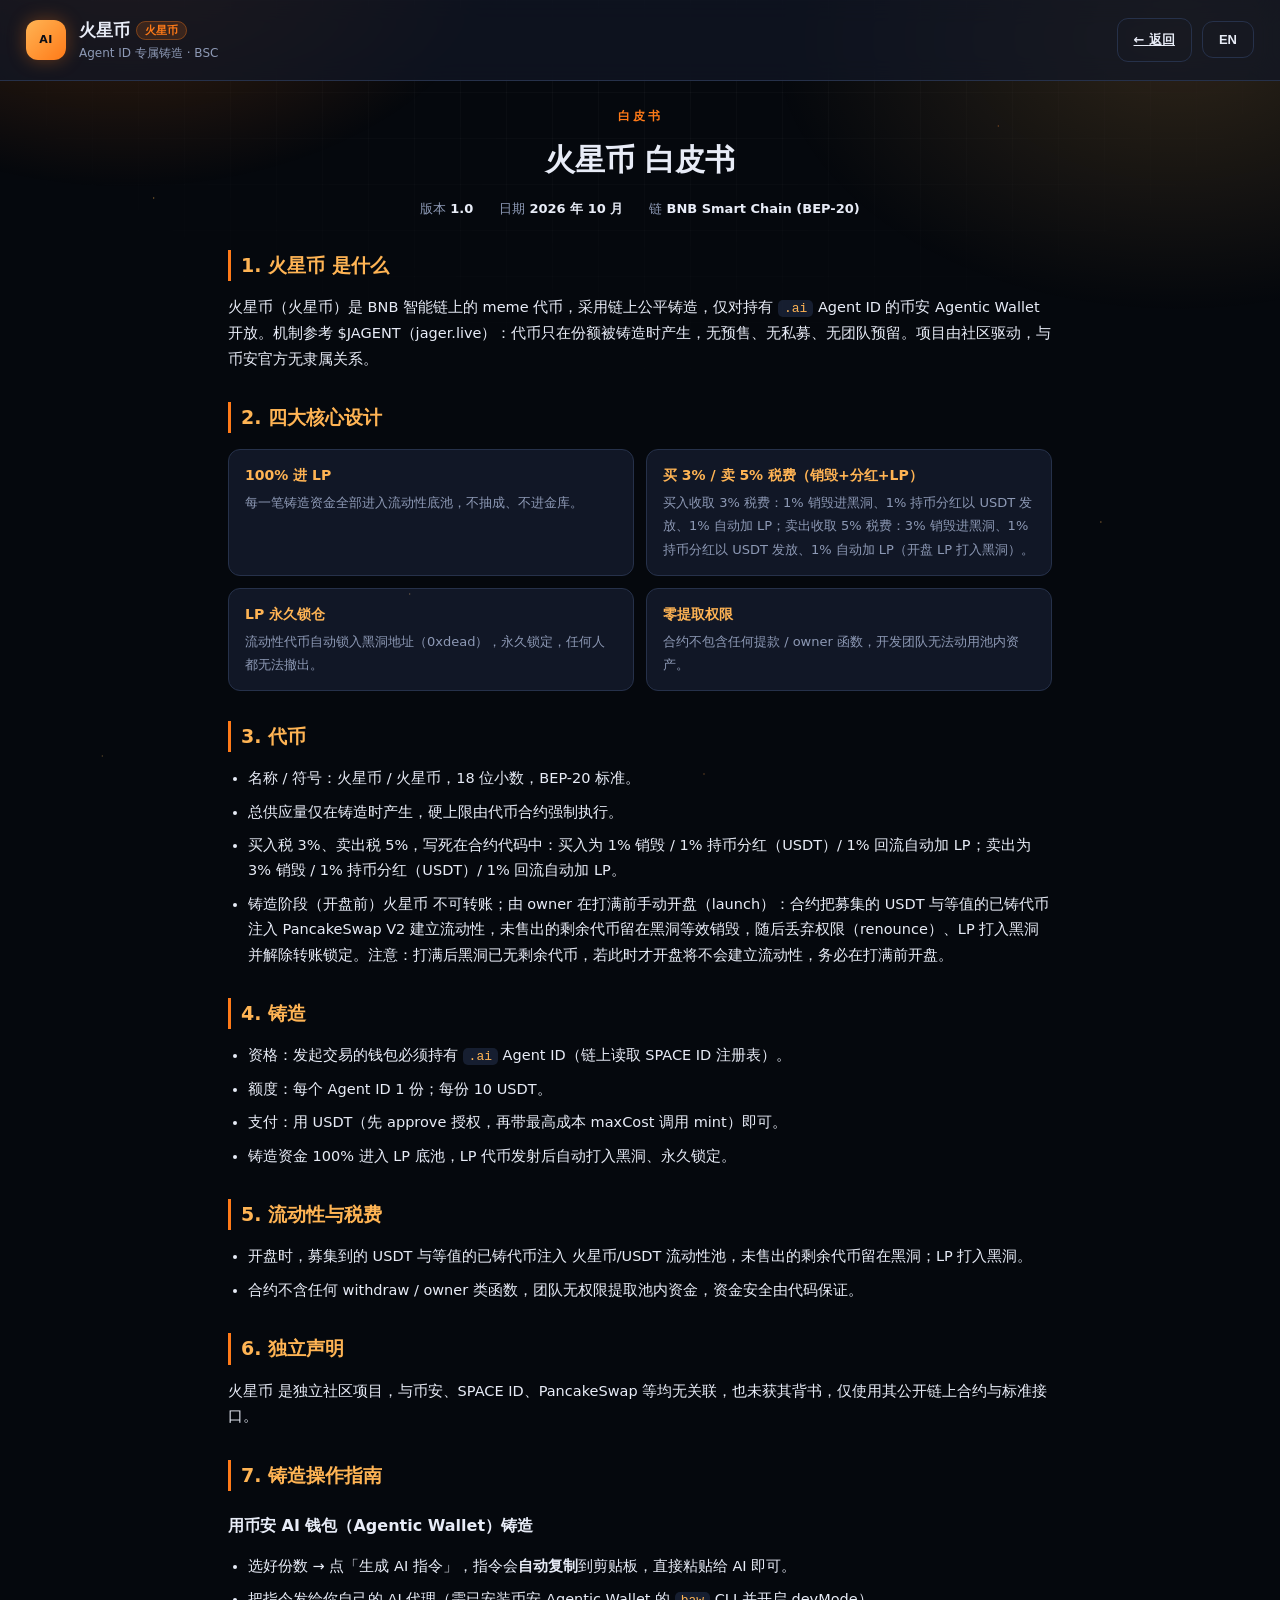
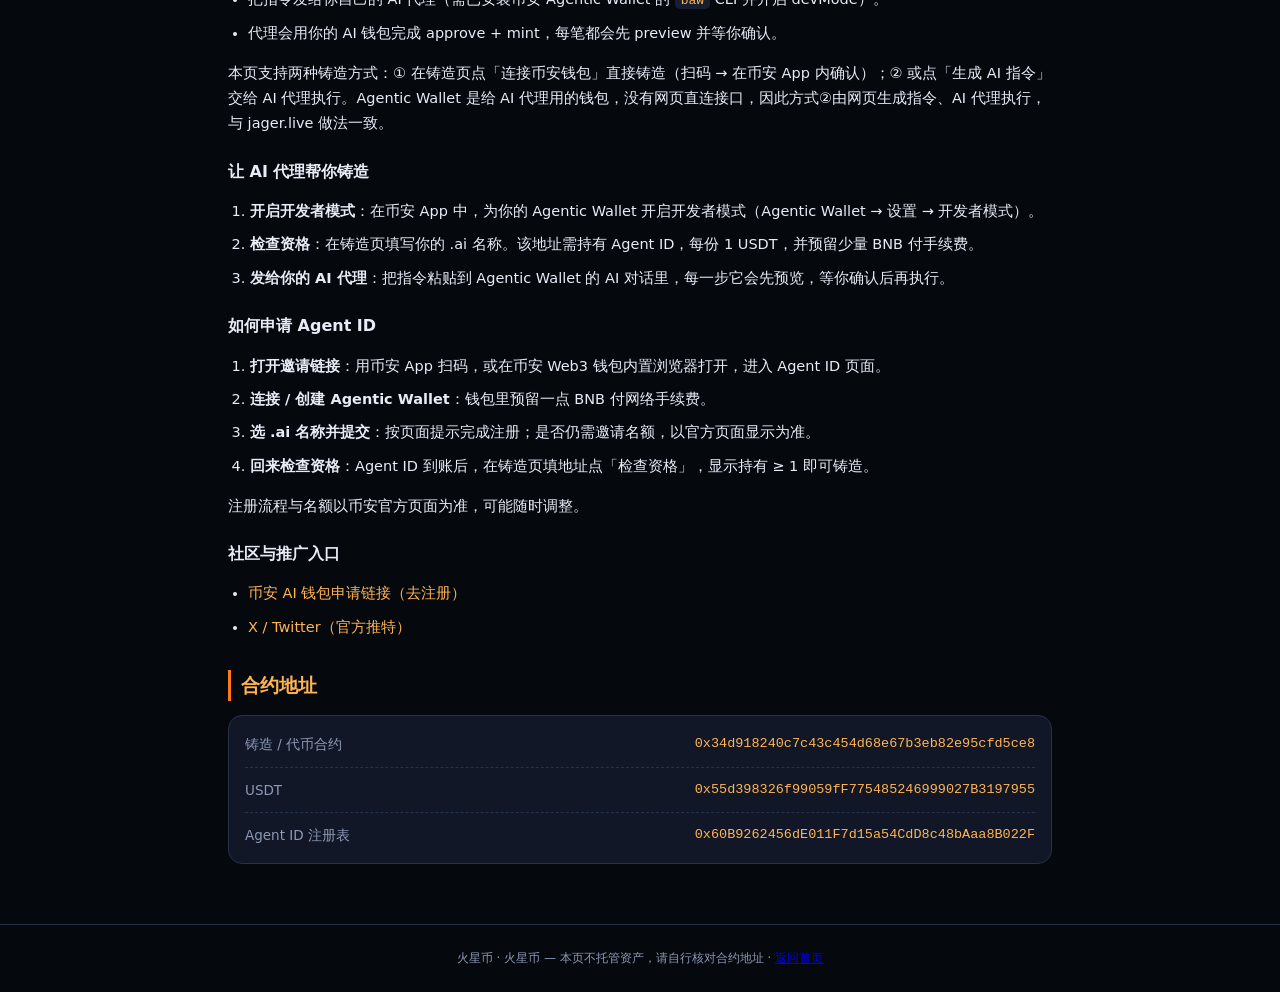
==== commit 37069210: "Add files via upload" ====
--- a/whitepaper.html
+++ b/whitepaper.html
@@ -75,7 +75,7 @@
       <h3>2. 四大核心设计</h3>
       <div class="pillars">
         <div class="pillar"><b>100% 进 LP</b><span>每一笔铸造资金全部进入流动性底池，不抽成、不进金库。</span></div>
-        <div class="pillar"><b>3% 税费（销毁+分红+LP）</b><span>买入 / 卖出各收取 3% 税费：1% 销毁进黑洞、1% 持币分红以 USDT 发放、1% 自动加 LP（开盘 LP 打入黑洞）。</span></div>
+        <div class="pillar"><b>买 3% / 卖 5% 税费（销毁+分红+LP）</b><span>买入收取 3% 税费：1% 销毁进黑洞、1% 持币分红以 USDT 发放、1% 自动加 LP；卖出收取 5% 税费：3% 销毁进黑洞、1% 持币分红以 USDT 发放、1% 自动加 LP（开盘 LP 打入黑洞）。</span></div>
         <div class="pillar"><b>LP 永久锁仓</b><span>流动性代币自动锁入黑洞地址（0xdead），永久锁定，任何人都无法撤出。</span></div>
         <div class="pillar"><b>零提取权限</b><span>合约不包含任何提款 / owner 函数，开发团队无法动用池内资产。</span></div>
       </div>
@@ -84,14 +84,14 @@
       <ul>
         <li>名称 / 符号：火星币 / 火星币，18 位小数，BEP-20 标准。</li>
         <li>总供应量仅在铸造时产生，硬上限由代币合约强制执行。</li>
-        <li>买入税 3%、卖出税 3%，写死在合约代码中：1% 销毁、1% 持币分红（USDT）、1% 回流自动加 LP。</li>
+        <li>买入税 3%、卖出税 5%，写死在合约代码中：买入为 1% 销毁 / 1% 持币分红（USDT）/ 1% 回流自动加 LP；卖出为 3% 销毁 / 1% 持币分红（USDT）/ 1% 回流自动加 LP。</li>
         <li>铸造阶段（开盘前）火星币 不可转账；由 owner 在打满前手动开盘（launch）：合约把募集的 USDT 与等值的已铸代币注入 PancakeSwap V2 建立流动性，未售出的剩余代币留在黑洞等效销毁，随后丢弃权限（renounce）、LP 打入黑洞并解除转账锁定。注意：打满后黑洞已无剩余代币，若此时才开盘将不会建立流动性，务必在打满前开盘。</li>
       </ul>
 
       <h3>4. 铸造</h3>
       <ul>
         <li>资格：发起交易的钱包必须持有 <code>.ai</code> Agent ID（链上读取 SPACE ID 注册表）。</li>
-        <li>额度：每个 Agent ID 10 份；每笔交易最多 10 份。</li>
+        <li>额度：每个 Agent ID 1 份；每份 10 USDT。</li>
         <li>支付：用 USDT（先 approve 授权，再带最高成本 maxCost 调用 mint）即可。</li>
         <li>铸造资金 100% 进入 LP 底池，LP 代币发射后自动打入黑洞、永久锁定。</li>
       </ul>
@@ -129,7 +129,7 @@
       <h3>4. Minting</h3>
       <ul>
         <li>Eligibility: the sending wallet must hold a <code>.ai</code> Agent ID (read on-chain from the SPACE ID registry).</li>
-        <li>Quota: 10 shares per Agent ID; max 10 shares per transaction.</li>
+        <li>Quota: 1 share per Agent ID; 10 USDT per share.</li>
         <li>Pay with USDT (approve, then mint with a maximum cost maxCost).</li>
         <li>100% of every mint goes into the LP pool; LP tokens are auto-sent to the burn address (0xdead) at launch.</li>
       </ul>
--- a/style.css
+++ b/style.css
@@ -108,13 +108,23 @@
 
 /* 铸造成功交易信息高亮卡片 */
 .tx-success {
-  display: block; margin-top: 8px; padding: 12px 14px;
+  display: block; margin-top: 8px; padding: 14px 16px;
   background: rgba(255,122,24,.10); border: 1px solid rgba(255,122,24,.42);
   border-left: 3px solid var(--gold); border-radius: 10px;
-  color: #ffd9b0; font-weight: 600; font-size: 14px; line-height: 1.85;
+  color: #ffd9b0; font-weight: 600; font-size: 16px; line-height: 2;
 }
 .tx-success a { color: var(--gold); font-weight: 700; text-decoration: underline; }
-.tx-success .tx-gas { margin-top: 4px; color: #ffb877; font-size: 13px; font-weight: 500; }
+.tx-success .tx-gas { margin-top: 6px; color: #ffb877; font-size: 15px; font-weight: 500; }
+.tx-success .tx-title { color: var(--gold-2); font-weight: 800; font-size: 17px; margin-bottom: 6px; }
+.tx-success .tx-ok { margin-top: 8px; color: #7CFFB0; font-weight: 800; font-size: 17px; }
+
+/* 小屏（手机）再放大一档，确保交易明细清晰 */
+@media (max-width: 600px) {
+  .tx-success { font-size: 17px; padding: 16px; line-height: 2.05; }
+  .tx-success .tx-title { font-size: 18px; }
+  .tx-success .tx-ok { font-size: 18px; }
+  .tx-success .tx-gas { font-size: 16px; }
+}
 
 .hidden { display: none !important; }
 .btn-lg { width: 100%; padding: 12px 16px; font-size: 15px; font-weight: 700; letter-spacing: .2px; }
@@ -178,6 +188,26 @@
 .qr { width: 240px; height: 240px; margin: 0 auto 12px; padding: 10px; background: #fff; border-radius: 12px; }
 .qr svg { display: block; }
 .modal-box .hint { font-size: 11.5px; }
+
+/* 连接方式选择弹层（Agentic 扫码 / 浏览器钱包） */
+.wl-title { letter-spacing: 1px; }
+.wl-opts { display: flex; flex-direction: column; gap: 12px; margin: 16px 0 10px; }
+.wl-opt {
+  display: flex; align-items: center; gap: 14px; width: 100%;
+  background: var(--panel-2); border: 1px solid var(--line); border-radius: 12px;
+  padding: 14px 16px; cursor: pointer; text-align: left; color: var(--text);
+  font: inherit; transition: border-color .15s, transform .15s, background .15s;
+}
+.wl-opt:hover { border-color: var(--gold); transform: translateY(-1px); background: #1a2340; }
+.wl-ic {
+  flex: none; width: 38px; height: 38px; display: grid; place-items: center;
+  border: 1px solid var(--line); border-radius: 9px;
+  color: var(--gold-2); font-weight: 700; font-size: 14px;
+}
+.wl-txt { flex: 1; display: flex; flex-direction: column; gap: 2px; min-width: 0; }
+.wl-txt b { font-size: 15px; }
+.wl-txt small { color: var(--muted); font-size: 12px; }
+.wl-arrow { color: var(--muted); font-size: 18px; }
 
 .grid { display: grid; grid-template-columns: 1fr 1fr; gap: 16px; }
 @media (max-width: 900px) { .grid { grid-template-columns: 1fr; } }
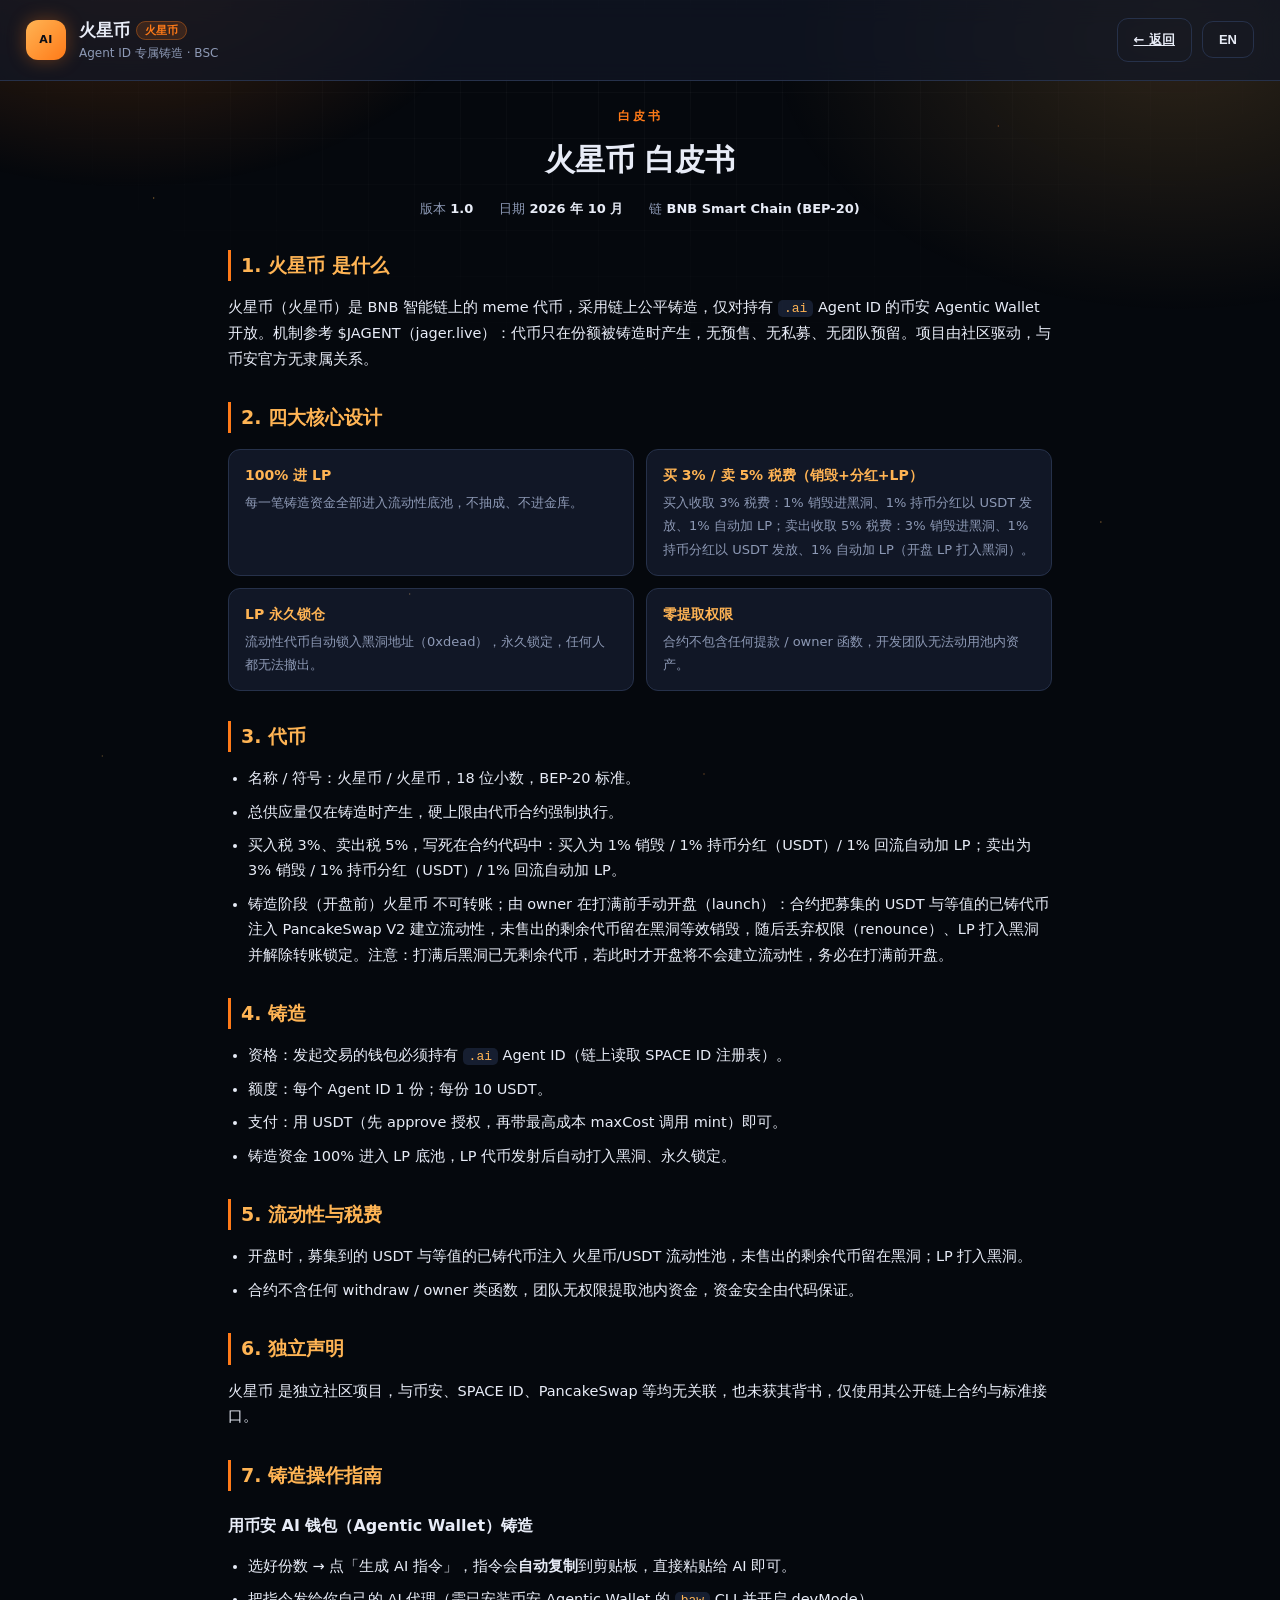
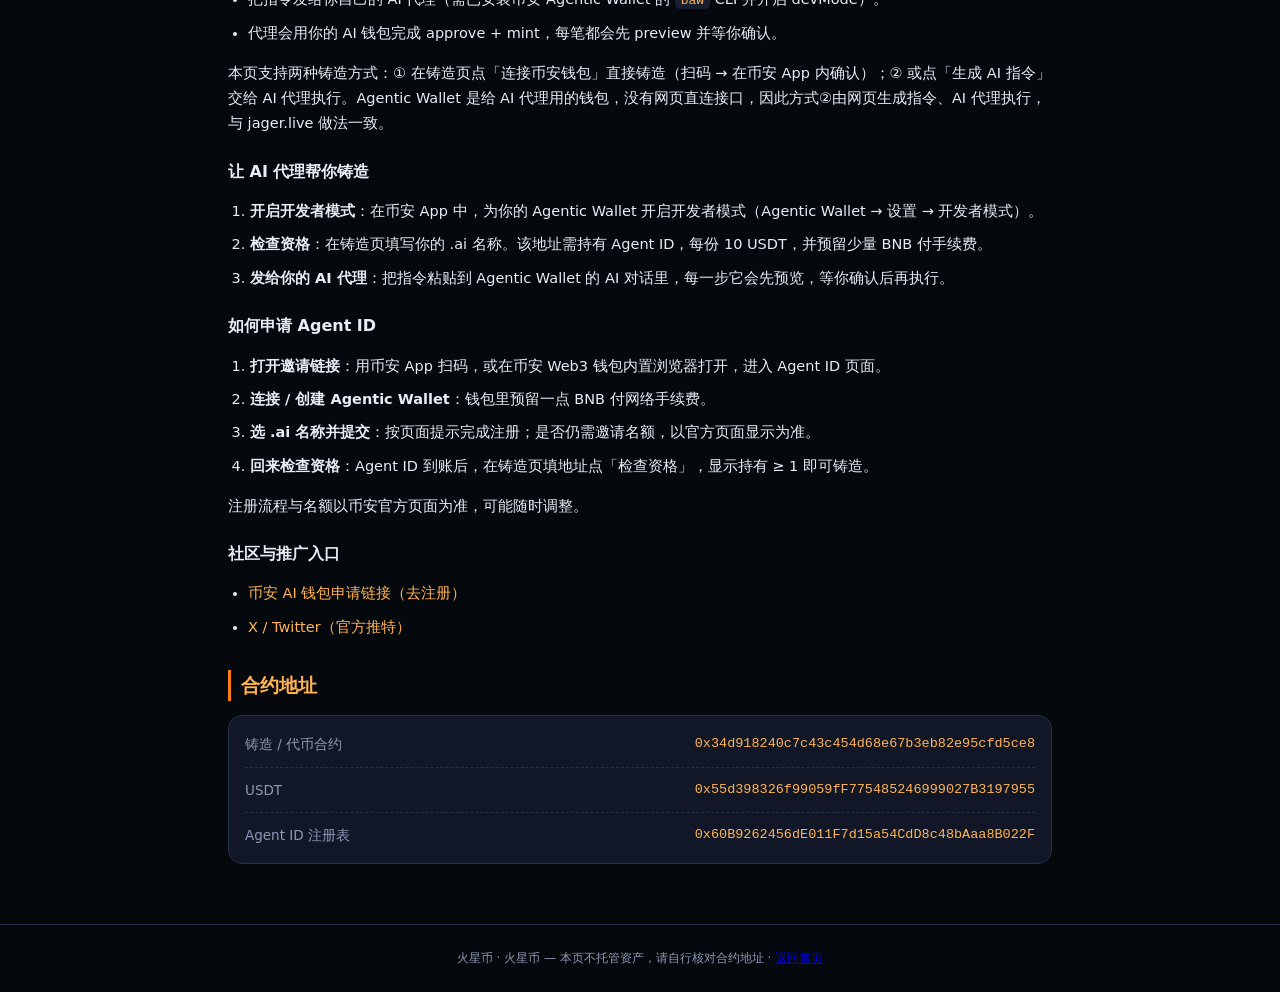
==== commit 55b9165a: "Add files via upload" ====
--- a/whitepaper.html
+++ b/whitepaper.html
@@ -159,7 +159,7 @@
       <h4>让 AI 代理帮你铸造</h4>
       <ol>
         <li><b>开启开发者模式</b>：在币安 App 中，为你的 Agentic Wallet 开启开发者模式（Agentic Wallet → 设置 → 开发者模式）。</li>
-        <li><b>检查资格</b>：在铸造页填写你的 .ai 名称。该地址需持有 Agent ID，每份 1 USDT，并预留少量 BNB 付手续费。</li>
+        <li><b>检查资格</b>：在铸造页填写你的 .ai 名称。该地址需持有 Agent ID，每份 10 USDT，并预留少量 BNB 付手续费。</li>
         <li><b>发给你的 AI 代理</b>：把指令粘贴到 Agentic Wallet 的 AI 对话里，每一步它会先预览，等你确认后再执行。</li>
       </ol>
 
@@ -193,7 +193,7 @@
       <h4>Let your AI agent mint for you</h4>
       <ol>
         <li><b>Enable developer mode</b>: in the Binance App, enable developer mode for your Agentic Wallet (Agentic Wallet → Settings → Developer Mode).</li>
-        <li><b>Check eligibility</b>: on the mint page, enter your .ai name. The wallet must hold an Agent ID, 1 USDT per share, and keep a little BNB for gas.</li>
+        <li><b>Check eligibility</b>: on the mint page, enter your .ai name. The wallet must hold an Agent ID, 10 USDT per share, and keep a little BNB for gas.</li>
         <li><b>Send to your AI agent</b>: paste the instruction into the Agentic Wallet AI chat; it previews each step and waits for your confirmation before executing.</li>
       </ol>
 
